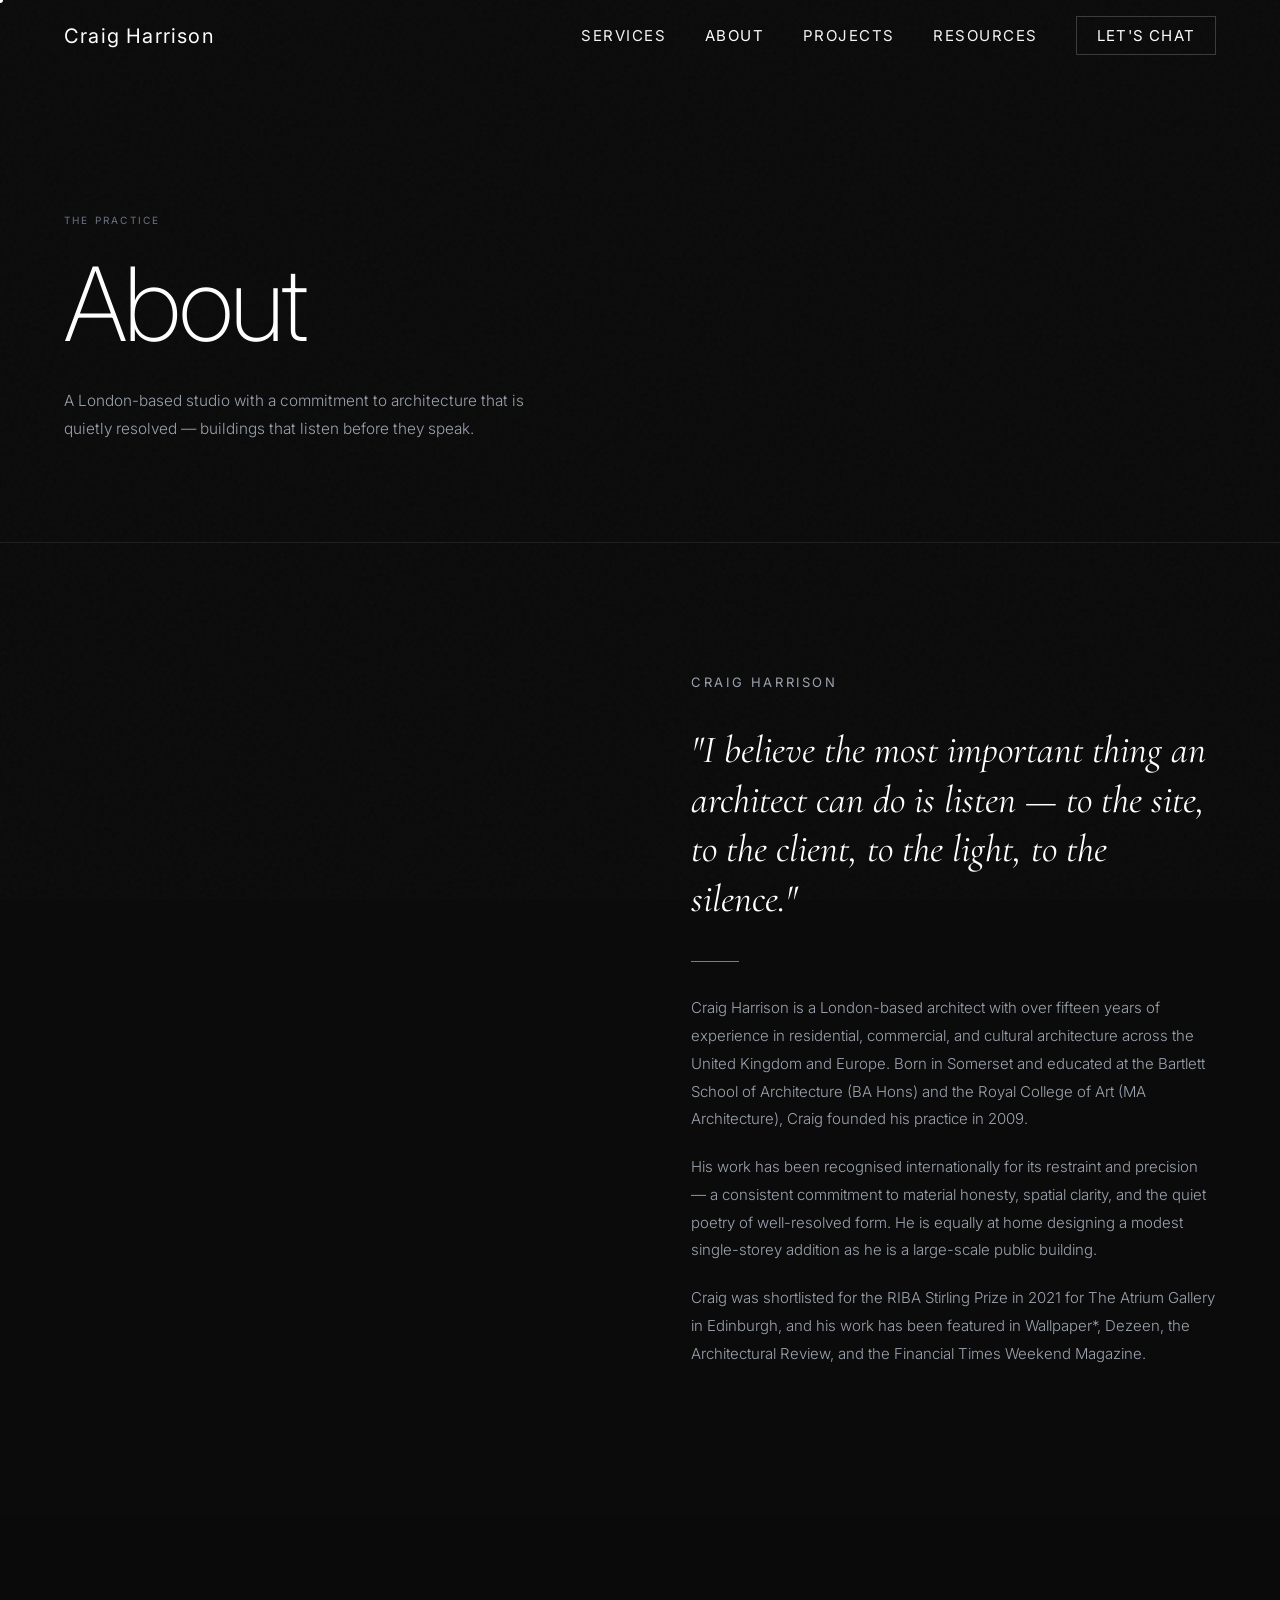
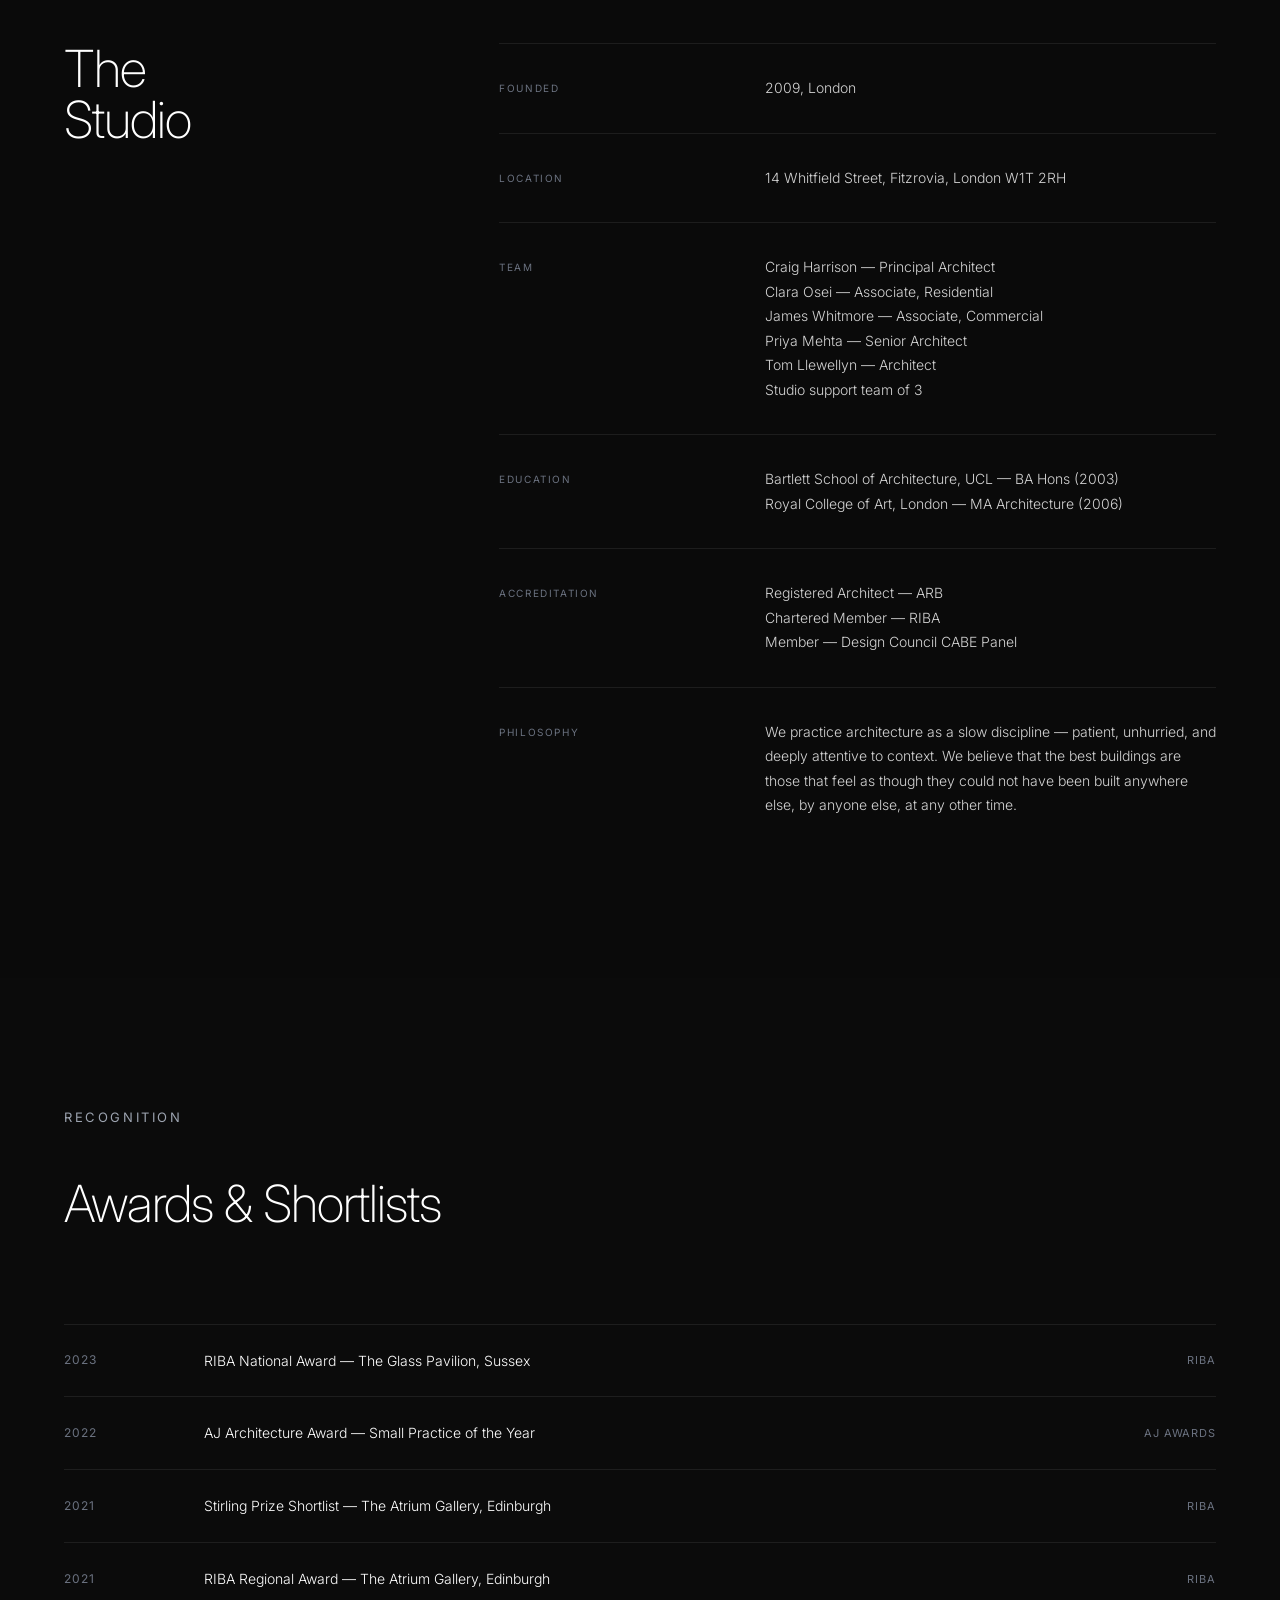
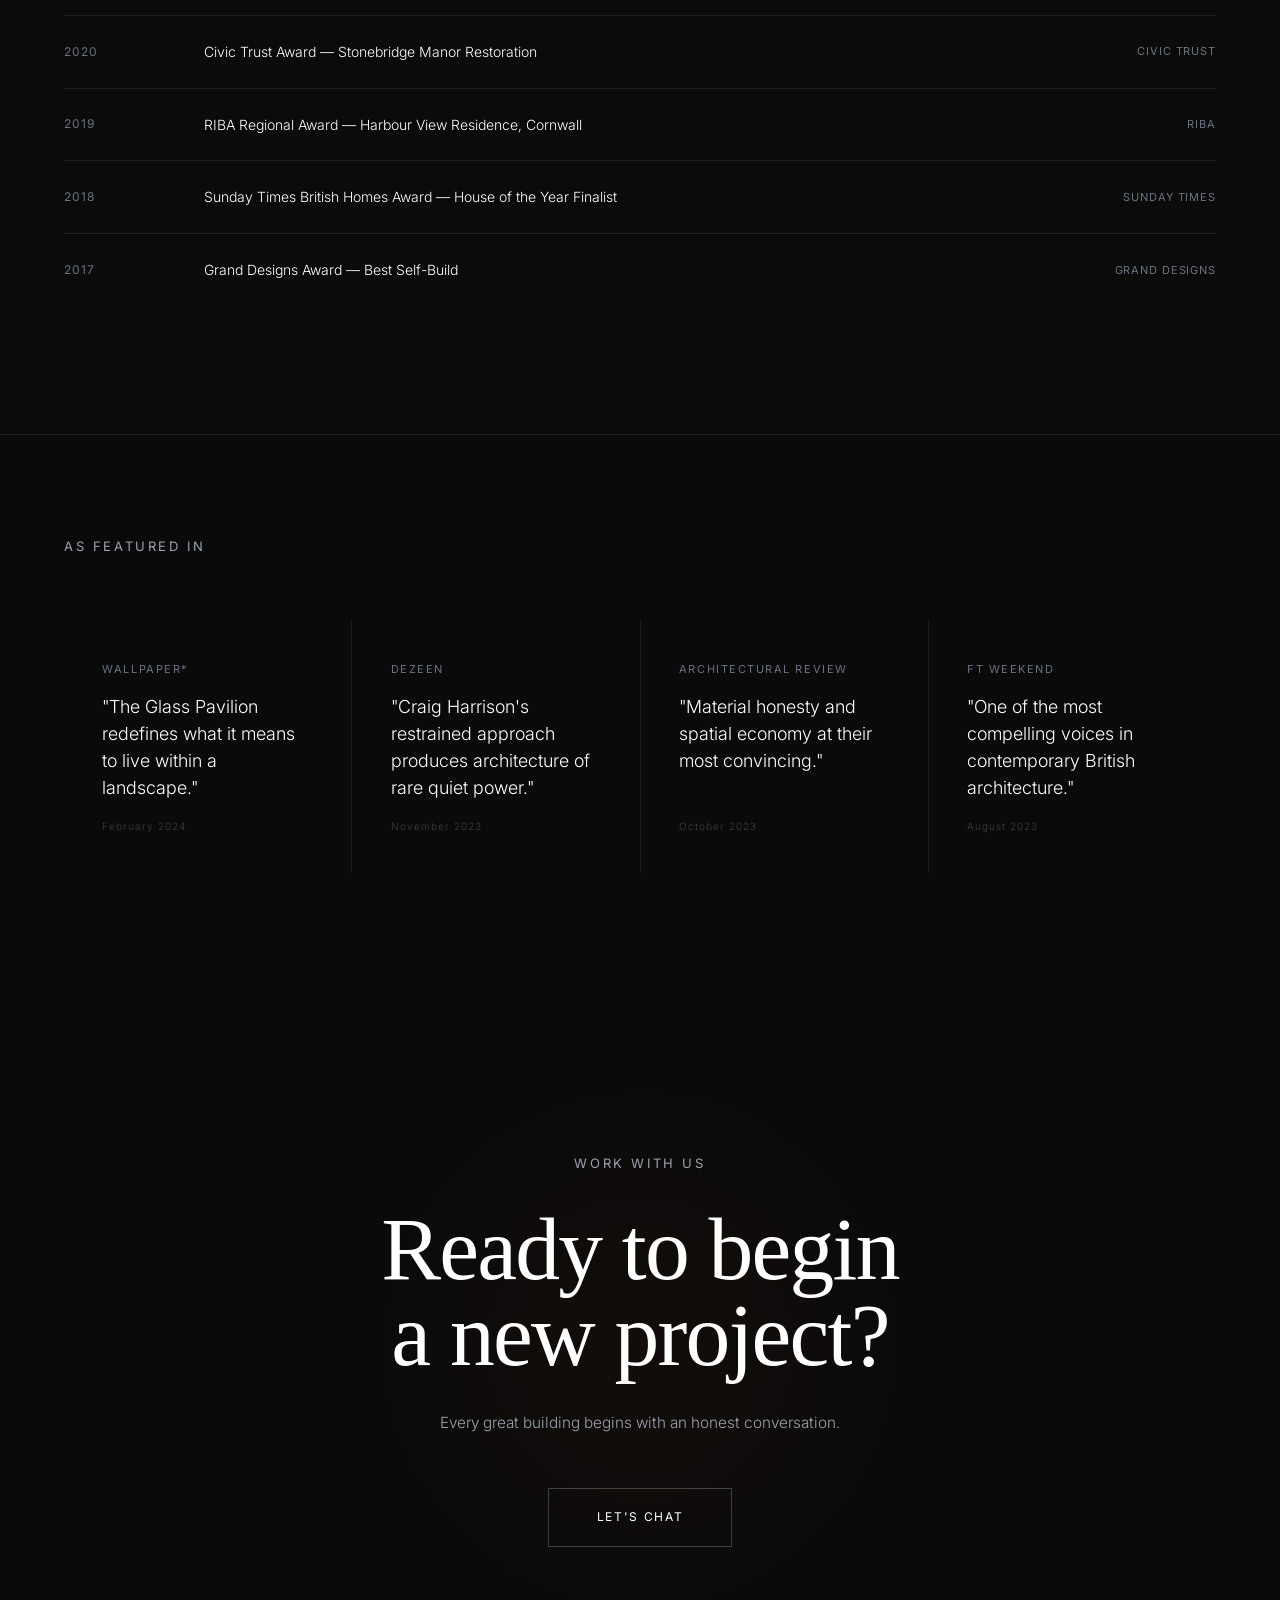
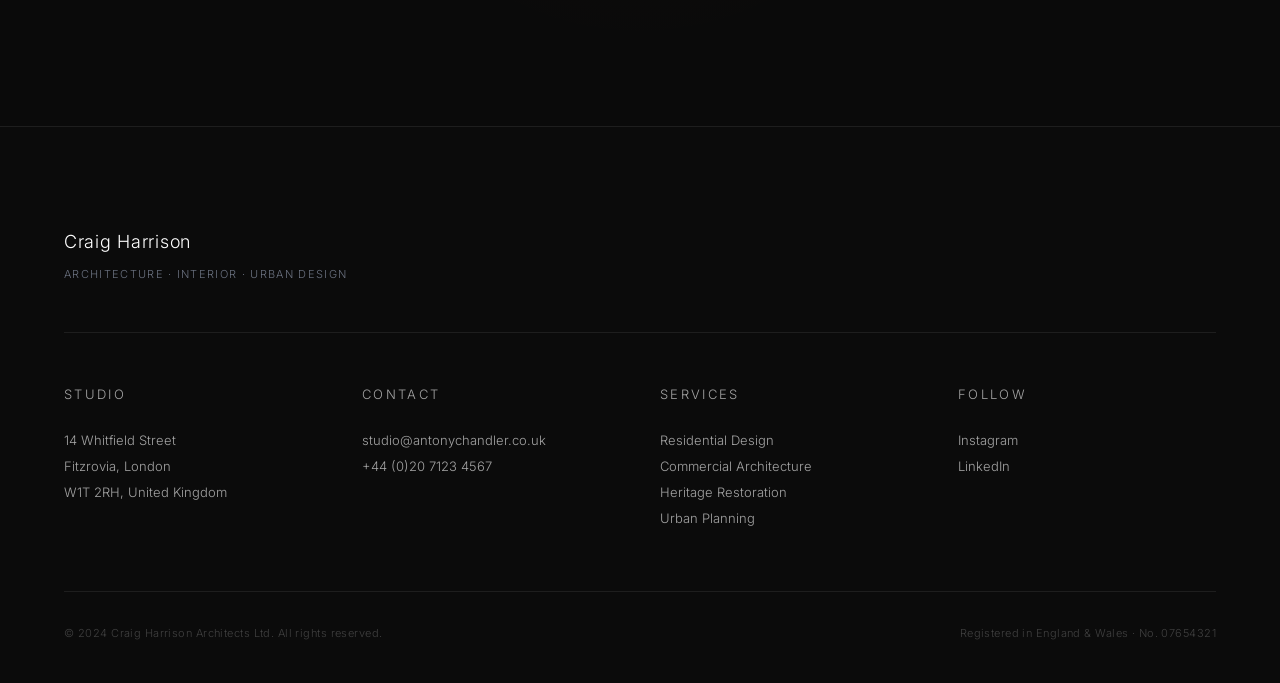
==== about.html @ 97ac3090 "adding the all feature of craig" ====
<!DOCTYPE html>
<html lang="en">
<head>
  <meta charset="UTF-8" />
  <meta name="viewport" content="width=device-width, initial-scale=1.0" />
  <title>About — Craig Harrison Architects</title>
  <meta name="description" content="Craig Harrison is a London-based architect with over fifteen years of experience in residential, commercial, and cultural architecture." />
  <link rel="preconnect" href="https://fonts.googleapis.com" />
  <link rel="preconnect" href="https://fonts.gstatic.com" crossorigin />
  <link href="https://fonts.googleapis.com/css2?family=Cormorant+Garamond:ital,wght@0,300;0,400;1,300;1,400&family=Inter:wght@200;300;400;500&display=swap" rel="stylesheet" />
  <link rel="stylesheet" href="css/style.css" />
</head>
<body>

  <!-- ─── NAV ─────────────────────────────────────────────────── -->
  <nav class="nav" id="nav">
    <div class="nav__logo"><a href="index.html">Craig Harrison</a></div>
    <button class="nav__toggle" id="navToggle" aria-label="Toggle navigation"><span></span><span></span></button>
    <ul class="nav__links" id="navLinks">
      <li><a href="services.html"  class="nav__link">Services</a></li>
      <li><a href="about.html"     class="nav__link" style="color:var(--white)">About</a></li>
      <li><a href="projects.html"  class="nav__link">Projects</a></li>
      <li><a href="resources.html" class="nav__link">Resources</a></li>
      <li><a href="contact.html"   class="nav__link nav__link--cta">Let's Chat</a></li>
    </ul>
  </nav>
  <div class="nav__overlay" id="navOverlay">
    <ul class="nav__overlay-links">
      <li><a href="services.html"  class="overlay-link" data-num="01">Services</a></li>
      <li><a href="about.html"     class="overlay-link" data-num="02">About</a></li>
      <li><a href="projects.html"  class="overlay-link" data-num="03">Projects</a></li>
      <li><a href="resources.html" class="overlay-link" data-num="04">Resources</a></li>
      <li><a href="contact.html"   class="overlay-link" data-num="05">Let's Chat</a></li>
    </ul>
    <div class="nav__overlay-footer">
      <p>studio@antonychandler.co.uk</p>
      <p>+44 (0)20 7123 4567</p>
    </div>
  </div>

  <!-- ─── PAGE BANNER ─────────────────────────────────────────── -->
  <section class="page-banner">
    <div class="container">
      <span class="page-banner__eyebrow reveal">The Practice</span>
      <h1 class="page-banner__title reveal">About</h1>
      <p class="page-banner__sub reveal">
        A London-based studio with a commitment to architecture that is quietly resolved — buildings that listen before they speak.
      </p>
    </div>
  </section>

  <!-- ─── INTRODUCTION ────────────────────────────────────────── -->
  <section class="about-intro">
    <div class="container">
      <div class="about-intro__grid">
        <div class="about-intro__visual reveal">
          <img src="https://images.unsplash.com/photo-1507003211169-0a1dd7228f2d?w=800&q=80" alt="Craig Harrison" loading="lazy" />
        </div>
        <div>
          <p class="label reveal">Craig Harrison</p>
          <blockquote class="about-intro__quote reveal">
            "I believe the most important thing an architect can do is listen — to the site, to the client, to the light, to the silence."
          </blockquote>
          <div class="about-intro__rule reveal"></div>
          <p class="about-intro__body reveal">
            Craig Harrison is a London-based architect with over fifteen years of experience in residential, commercial, and cultural architecture across the United Kingdom and Europe. Born in Somerset and educated at the Bartlett School of Architecture (BA Hons) and the Royal College of Art (MA Architecture), Craig founded his practice in 2009.
          </p>
          <p class="about-intro__body reveal">
            His work has been recognised internationally for its restraint and precision — a consistent commitment to material honesty, spatial clarity, and the quiet poetry of well-resolved form. He is equally at home designing a modest single-storey addition as he is a large-scale public building.
          </p>
          <p class="about-intro__body reveal">
            Craig was shortlisted for the RIBA Stirling Prize in 2021 for The Atrium Gallery in Edinburgh, and his work has been featured in Wallpaper*, Dezeen, the Architectural Review, and the Financial Times Weekend Magazine.
          </p>
        </div>
      </div>
    </div>
  </section>

  <!-- ─── STUDIO FACTS ─────────────────────────────────────────── -->
  <section class="studio-section">
    <div class="container">
      <div class="studio-section__grid">
        <div>
          <h2 class="studio-section__heading reveal">The<br>Studio</h2>
        </div>
        <div class="studio-section__items">
          <div class="studio-item reveal">
            <span class="studio-item__label">Founded</span>
            <span class="studio-item__value">2009, London</span>
          </div>
          <div class="studio-item reveal">
            <span class="studio-item__label">Location</span>
            <span class="studio-item__value">14 Whitfield Street, Fitzrovia, London W1T 2RH</span>
          </div>
          <div class="studio-item reveal">
            <span class="studio-item__label">Team</span>
            <span class="studio-item__value">
              Craig Harrison — Principal Architect<br />
              Clara Osei — Associate, Residential<br />
              James Whitmore — Associate, Commercial<br />
              Priya Mehta — Senior Architect<br />
              Tom Llewellyn — Architect<br />
              Studio support team of 3
            </span>
          </div>
          <div class="studio-item reveal">
            <span class="studio-item__label">Education</span>
            <span class="studio-item__value">
              Bartlett School of Architecture, UCL — BA Hons (2003)<br />
              Royal College of Art, London — MA Architecture (2006)
            </span>
          </div>
          <div class="studio-item reveal">
            <span class="studio-item__label">Accreditation</span>
            <span class="studio-item__value">
              Registered Architect — ARB<br />
              Chartered Member — RIBA<br />
              Member — Design Council CABE Panel
            </span>
          </div>
          <div class="studio-item reveal">
            <span class="studio-item__label">Philosophy</span>
            <span class="studio-item__value">
              We practice architecture as a slow discipline — patient, unhurried, and deeply attentive to context. We believe that the best buildings are those that feel as though they could not have been built anywhere else, by anyone else, at any other time.
            </span>
          </div>
        </div>
      </div>
    </div>
  </section>

  <!-- ─── AWARDS ───────────────────────────────────────────────── -->
  <section class="awards-section">
    <div class="container">
      <div class="awards-section__header">
        <p class="label reveal">Recognition</p>
        <h2 style="font-size:clamp(32px,4vw,52px); font-weight:200; letter-spacing:-0.02em;" class="reveal">Awards &amp; Shortlists</h2>
      </div>
      <div class="awards-list">
        <div class="award-row reveal">
          <span class="award-row__year">2023</span>
          <span class="award-row__title">RIBA National Award — The Glass Pavilion, Sussex</span>
          <span class="award-row__org">RIBA</span>
        </div>
        <div class="award-row reveal">
          <span class="award-row__year">2022</span>
          <span class="award-row__title">AJ Architecture Award — Small Practice of the Year</span>
          <span class="award-row__org">AJ Awards</span>
        </div>
        <div class="award-row reveal">
          <span class="award-row__year">2021</span>
          <span class="award-row__title">Stirling Prize Shortlist — The Atrium Gallery, Edinburgh</span>
          <span class="award-row__org">RIBA</span>
        </div>
        <div class="award-row reveal">
          <span class="award-row__year">2021</span>
          <span class="award-row__title">RIBA Regional Award — The Atrium Gallery, Edinburgh</span>
          <span class="award-row__org">RIBA</span>
        </div>
        <div class="award-row reveal">
          <span class="award-row__year">2020</span>
          <span class="award-row__title">Civic Trust Award — Stonebridge Manor Restoration</span>
          <span class="award-row__org">Civic Trust</span>
        </div>
        <div class="award-row reveal">
          <span class="award-row__year">2019</span>
          <span class="award-row__title">RIBA Regional Award — Harbour View Residence, Cornwall</span>
          <span class="award-row__org">RIBA</span>
        </div>
        <div class="award-row reveal">
          <span class="award-row__year">2018</span>
          <span class="award-row__title">Sunday Times British Homes Award — House of the Year Finalist</span>
          <span class="award-row__org">Sunday Times</span>
        </div>
        <div class="award-row reveal">
          <span class="award-row__year">2017</span>
          <span class="award-row__title">Grand Designs Award — Best Self-Build</span>
          <span class="award-row__org">Grand Designs</span>
        </div>
      </div>
    </div>
  </section>

  <!-- ─── PRESS ────────────────────────────────────────────────── -->
  <section class="press-section">
    <div class="container">
      <p class="label reveal">As Featured In</p>
      <div class="press-grid">
        <div class="press-item reveal">
          <p class="press-item__pub">Wallpaper*</p>
          <p class="press-item__headline">"The Glass Pavilion redefines what it means to live within a landscape."</p>
          <p class="press-item__date">February 2024</p>
        </div>
        <div class="press-item reveal">
          <p class="press-item__pub">Dezeen</p>
          <p class="press-item__headline">"Craig Harrison's restrained approach produces architecture of rare quiet power."</p>
          <p class="press-item__date">November 2023</p>
        </div>
        <div class="press-item reveal">
          <p class="press-item__pub">Architectural Review</p>
          <p class="press-item__headline">"Material honesty and spatial economy at their most convincing."</p>
          <p class="press-item__date">October 2023</p>
        </div>
        <div class="press-item reveal">
          <p class="press-item__pub">FT Weekend</p>
          <p class="press-item__headline">"One of the most compelling voices in contemporary British architecture."</p>
          <p class="press-item__date">August 2023</p>
        </div>
      </div>
    </div>
  </section>

  <!-- ─── CTA ─────────────────────────────────────────────────── -->
  <section class="cta">
    <div class="container">
      <div class="cta__inner">
        <p class="label reveal">Work With Us</p>
        <h2 class="cta__heading reveal">Ready to begin<br>a new project?</h2>
        <p class="cta__sub reveal">Every great building begins with an honest conversation.</p>
        <a href="contact.html" class="cta__btn reveal">Let's Chat</a>
      </div>
    </div>
  </section>

  <!-- ─── FOOTER ───────────────────────────────────────────────── -->
  <footer class="footer">
    <div class="container">
      <div class="footer__top">
        <div class="footer__brand">
          <p class="footer__logo">Craig Harrison</p>
          <p class="footer__tagline">Architecture · Interior · Urban Design</p>
        </div>
      </div>
      <div class="footer__rule"></div>
      <div class="footer__cols">
        <div class="footer__col">
          <p class="footer__col-title">Studio</p>
          <address>14 Whitfield Street<br />Fitzrovia, London<br />W1T 2RH, United Kingdom</address>
        </div>
        <div class="footer__col">
          <p class="footer__col-title">Contact</p>
          <p><a href="mailto:studio@antonychandler.co.uk">studio@antonychandler.co.uk</a></p>
          <p><a href="tel:+442071234567">+44 (0)20 7123 4567</a></p>
        </div>
        <div class="footer__col">
          <p class="footer__col-title">Services</p>
          <p>Residential Design</p>
          <p>Commercial Architecture</p>
          <p>Heritage Restoration</p>
          <p>Urban Planning</p>
        </div>
        <div class="footer__col">
          <p class="footer__col-title">Follow</p>
          <p><a href="#" target="_blank" rel="noopener">Instagram</a></p>
          <p><a href="#" target="_blank" rel="noopener">LinkedIn</a></p>
        </div>
      </div>
      <div class="footer__bottom">
        <p>&copy; 2024 Craig Harrison Architects Ltd. All rights reserved.</p>
        <p>Registered in England &amp; Wales · No. 07654321</p>
      </div>
    </div>
  </footer>

  <div class="cursor" id="cursor"></div>
  <div class="cursor-ring" id="cursorRing"></div>
  <script src="js/main.js"></script>
</body>
</html>
---- css/style.css ----
/* ══════════════════════════════════════════════════════════════
   ANTONY CHANDLER ARCHITECTS
   Portfolio Stylesheet — v1.0
   Design System: Scandinavian Minimalism + Swiss Typography
   ══════════════════════════════════════════════════════════════ */

/* ─── DESIGN TOKENS ─────────────────────────────────────────── */
:root {
  /* Colour palette */
  --bg:           #0b0b0b;
  --bg-alt:       #0a0a0a;
  --bg-surface:   #111111;
  --white:        #ffffff;
  --grey-100:     #f5f5f5;
  --grey-300:     #d4d4d4;
  --grey-400:     #a3a3a3;
  --grey-500:     #9ca3af;
  --grey-600:     #6b7280;
  --grey-700:     #404040;
  --grey-800:     #262626;
  --accent:       #ec5b13;   /* burnt orange — rule lines only */

  /* Typography */
  --font-sans:    'Inter', -apple-system, BlinkMacSystemFont, 'Helvetica Neue', sans-serif;
  --font-serif:   'Cormorant Garamond', 'Georgia', serif;

  /* Spacing rhythm */
  --section-gap:  clamp(100px, 14vw, 200px);
  --container-pad: clamp(20px, 5vw, 80px);

  /* Layout */
  --nav-h:        72px;
  --max-w:        1440px;

  /* Easing */
  --ease-out:     cubic-bezier(0.16, 1, 0.3, 1);
  --ease-io:      cubic-bezier(0.65, 0, 0.35, 1);

  /* Borders */
  --line:         rgba(255,255,255,0.08);
  --line-hover:   rgba(255,255,255,0.20);
}

/* ─── RESET ─────────────────────────────────────────────────── */
*, *::before, *::after {
  margin: 0;
  padding: 0;
  box-sizing: border-box;
}

html {
  scroll-behavior: smooth;
  -webkit-font-smoothing: antialiased;
  -moz-osx-font-smoothing: grayscale;
}

body {
  background-color: var(--bg);
  color: var(--white);
  font-family: var(--font-sans);
  font-weight: 300;
  font-size: 16px;
  line-height: 1.7;
  overflow-x: hidden;
  cursor: none;
}

img {
  display: block;
  width: 100%;
  height: 100%;
  object-fit: cover;
}

a {
  color: inherit;
  text-decoration: none;
}

address {
  font-style: normal;
}

/* ─── UTILITY ────────────────────────────────────────────────── */
.container {
  width: 100%;
  max-width: var(--max-w);
  margin: 0 auto;
  padding: 0 var(--container-pad);
}

.label {
  font-family: var(--font-sans);
  font-size: 13px;
  font-weight: 400;
  letter-spacing: 0.20em;
  text-transform: uppercase;
  color: var(--grey-500);
  display: block;
  margin-bottom: 32px;
}

.text-link {
  font-size: 13px;
  font-weight: 400;
  letter-spacing: 0.08em;
  color: var(--grey-400);
  display: inline-flex;
  align-items: center;
  gap: 8px;
  border-bottom: 1px solid var(--line);
  padding-bottom: 4px;
  transition: color 0.3s var(--ease-out), border-color 0.3s var(--ease-out);
}
.text-link:hover {
  color: var(--white);
  border-color: var(--grey-600);
}

/* ─── SCROLL REVEAL ──────────────────────────────────────────── */
.reveal {
  opacity: 0;
  transform: translateY(28px);
  transition: opacity 0.9s var(--ease-out), transform 0.9s var(--ease-out);
}
.reveal.visible {
  opacity: 1;
  transform: translateY(0);
}

/* ─── CUSTOM CURSOR ──────────────────────────────────────────── */
.cursor {
  position: fixed;
  top: 0; left: 0;
  width: 6px;
  height: 6px;
  border-radius: 50%;
  background: var(--white);
  pointer-events: none;
  z-index: 9999;
  transform: translate(-50%, -50%);
  transition: transform 0.1s linear, opacity 0.3s;
  will-change: transform;
}

.cursor-ring {
  position: fixed;
  top: 0; left: 0;
  width: 36px;
  height: 36px;
  border-radius: 50%;
  border: 1px solid rgba(255,255,255,0.4);
  pointer-events: none;
  z-index: 9998;
  transform: translate(-50%, -50%);
  transition: transform 0.18s var(--ease-out), width 0.3s var(--ease-out), height 0.3s var(--ease-out), opacity 0.3s;
  will-change: transform;
}

body:has(a:hover) .cursor-ring,
body:has(button:hover) .cursor-ring {
  width: 56px;
  height: 56px;
  border-color: rgba(255,255,255,0.2);
}

/* ─── NOISE TEXTURE OVERLAY ──────────────────────────────────── */
body::after {
  content: '';
  position: fixed;
  inset: 0;
  background-image: url("data:image/svg+xml,%3Csvg viewBox='0 0 256 256' xmlns='http://www.w3.org/2000/svg'%3E%3Cfilter id='noise'%3E%3CfeTurbulence type='fractalNoise' baseFrequency='0.9' numOctaves='4' stitchTiles='stitch'/%3E%3C/filter%3E%3Crect width='100%25' height='100%25' filter='url(%23noise)'/%3E%3C/svg%3E");
  opacity: 0.025;
  pointer-events: none;
  z-index: 9997;
}

/* ══════════════════════════════════════════════════════════════
   NAVIGATION
   ══════════════════════════════════════════════════════════════ */
.nav {
  position: fixed;
  top: 0; left: 0; right: 0;
  z-index: 1000;
  height: var(--nav-h);
  display: flex;
  align-items: center;
  justify-content: space-between;
  padding: 0 clamp(48px, 5vw, 96px);
  transform: translateY(0);
  transition: transform 0.45s cubic-bezier(0.16, 1, 0.3, 1);
}

.nav.nav--hidden {
  transform: translateY(-100%);
}

/* Shutter wipe — pseudo-element sweeps in from left on scroll */
.nav::before {
  content: '';
  position: absolute;
  inset: 0;
  background: rgba(11,11,11,0.92);
  backdrop-filter: blur(20px);
  -webkit-backdrop-filter: blur(20px);
  border-bottom: 1px solid var(--line);
  clip-path: inset(0 0 100% 0);
  transition: clip-path 0.65s cubic-bezier(0.16, 1, 0.3, 1);
  z-index: -1;
}

.nav.scrolled::before {
  clip-path: inset(0 0 0% 0);
}

.nav__logo a {
  font-family: var(--font-sans);
  font-size: 20px;
  font-weight: 400;
  letter-spacing: 0.06em;
  color: var(--white);
}

.nav__links {
  display: flex;
  align-items: center;
  gap: clamp(24px, 3vw, 48px);
  list-style: none;
}

.nav__link {
  font-size: 15px;
  font-weight: 400;
  letter-spacing: 0.10em;
  text-transform: uppercase;
  color: var(--grey-100);
  transition: color 0.25s;
}
.nav__link:hover {
  color: var(--white);
}

.nav__link--cta {
  color: var(--white);
  border: 1px solid var(--line-hover);
  padding: 9px 20px;
  letter-spacing: 0.08em;
  transition: background 0.3s, border-color 0.3s, color 0.3s;
}
.nav__link--cta:hover {
  background: var(--white);
  color: var(--bg);
  border-color: var(--white);
}

/* Hamburger */
.nav__toggle {
  display: none;
  flex-direction: column;
  gap: 6px;
  background: none;
  border: none;
  cursor: none;
  padding: 8px;
  z-index: 1100;
}
.nav__toggle span {
  display: block;
  width: 28px;
  height: 1px;
  background: var(--white);
  transition: transform 0.4s var(--ease-out), opacity 0.3s;
  transform-origin: center;
}
.nav__toggle.open span:first-child { transform: rotate(45deg) translate(5px,5px); }
.nav__toggle.open span:last-child  { transform: rotate(-45deg) translate(5px,-5px); }

/* Mobile overlay */
.nav__overlay {
  position: fixed;
  inset: 0;
  background: var(--bg-alt);
  z-index: 999;
  display: flex;
  flex-direction: column;
  justify-content: center;
  padding: clamp(40px, 8vw, 80px);
  opacity: 0;
  pointer-events: none;
  transition: opacity 0.4s var(--ease-out);
}
.nav__overlay.open {
  opacity: 1;
  pointer-events: all;
}

.nav__overlay-links {
  list-style: none;
  margin-bottom: 60px;
}
.nav__overlay-links li {
  border-top: 1px solid var(--line);
  padding: 20px 0;
}
.nav__overlay-links li:last-child {
  border-bottom: 1px solid var(--line);
}

.overlay-link {
  font-size: clamp(32px, 6vw, 56px);
  font-weight: 300;
  letter-spacing: -0.01em;
  color: var(--white);
  display: flex;
  align-items: center;
  gap: 20px;
  transition: color 0.25s;
}
.overlay-link::before {
  content: attr(data-num);
  font-size: 11px;
  letter-spacing: 0.12em;
  color: var(--grey-600);
  font-weight: 400;
}
.overlay-link:hover { color: var(--grey-400); }

.nav__overlay-footer {
  font-size: 12px;
  color: var(--grey-600);
  letter-spacing: 0.04em;
  display: flex;
  flex-direction: column;
  gap: 6px;
}

/* ══════════════════════════════════════════════════════════════
   SECTION 1 — HERO
   ══════════════════════════════════════════════════════════════ */
.hero {
  position: relative;
  width: 100%;
  height: 100svh;
  min-height: 600px;
  display: flex;
  align-items: center;
  justify-content: center;
  overflow: hidden;
}

.hero__bg {
  position: absolute;
  inset: 0;
  z-index: 0;
}

@keyframes heroZoom {
  0%   { transform: scale(1);    }
  50%  { transform: scale(1.07); }
  100% { transform: scale(1);    }
}

.hero__image {
  width: 100%;
  height: 100%;
  object-fit: cover;
  object-position: center;
  will-change: transform;
  filter: grayscale(100%);
  transition: filter 1.2s ease;
}

.hero:hover .hero__image {
  filter: grayscale(0%);
}

.hero__overlay {
  position: absolute;
  inset: 0;
  background: linear-gradient(
    180deg,
    rgba(11,11,11,0.55) 0%,
    rgba(11,11,11,0.30) 40%,
    rgba(11,11,11,0.60) 100%
  );
}

.hero__content {
  position: relative;
  z-index: 2;
  text-align: center;
  display: flex;
  flex-direction: column;
  align-items: center;
  gap: 20px;
}

.hero__eyebrow {
  font-size: 10px;
  font-weight: 400;
  letter-spacing: 0.25em;
  text-transform: uppercase;
  color: rgba(255,255,255,0.55);
  transition-delay: 0.1s;
}

.hero__title {
  font-family: var(--font-sans);
  font-size: clamp(72px, 12vw, 160px);
  font-weight: 200;
  line-height: 0.92;
  letter-spacing: -0.02em;
  color: var(--white);
  display: flex;
  flex-direction: column;
  align-items: center;
  gap: 0;
}
.hero__title span {
  display: block;
}
.hero__title span:nth-child(1) { transition-delay: 0.2s; }
.hero__title span:nth-child(2) { transition-delay: 0.35s; }

.hero__subtitle {
  font-size: clamp(11px, 1.2vw, 13px);
  font-weight: 300;
  letter-spacing: 0.18em;
  text-transform: uppercase;
  color: rgba(255,255,255,0.50);
  transition-delay: 0.55s;
}

/* Scroll indicator */
.hero__scroll {
  position: absolute;
  bottom: 40px;
  left: 50%;
  transform: translateX(-50%);
  z-index: 2;
  display: flex;
  flex-direction: column;
  align-items: center;
  gap: 12px;
}

.scroll-label {
  font-size: 9px;
  font-weight: 400;
  letter-spacing: 0.25em;
  text-transform: uppercase;
  color: rgba(255,255,255,0.35);
}

@keyframes scrollDrop {
  0%   { transform: scaleY(0); transform-origin: top; opacity: 0; }
  40%  { transform: scaleY(1); transform-origin: top; opacity: 1; }
  60%  { transform: scaleY(1); transform-origin: bottom; opacity: 1; }
  100% { transform: scaleY(0); transform-origin: bottom; opacity: 0; }
}

.scroll-line {
  width: 1px;
  height: 48px;
  background: rgba(255,255,255,0.3);
  animation: scrollDrop 2.2s ease-in-out infinite;
}

/* ══════════════════════════════════════════════════════════════
   SECTION 2 — PHILOSOPHY
   ══════════════════════════════════════════════════════════════ */
.philosophy {
  background: var(--bg-alt);
  padding: var(--section-gap) 0;
}

.philosophy__grid {
  display: grid;
  grid-template-columns: 1fr 1fr;
  gap: clamp(40px, 6vw, 100px);
  align-items: start;
}

/* Left column */
.philosophy__heading {
  font-family: var(--font-serif);
  font-size: clamp(32px, 3.6vw, 54px);
  font-weight: 400;
  line-height: 1.25;
  letter-spacing: -0.01em;
  color: var(--white);
  font-style: italic;
  margin-bottom: 36px;
}

.philosophy__rule {
  width: 60px;
  height: 1px;
  background: var(--accent);
  margin-bottom: 32px;
  transition-delay: 0.15s;
}

.philosophy__cta {
  display: inline-flex;
  align-items: center;
  gap: 10px;
  font-size: 12px;
  font-weight: 400;
  letter-spacing: 0.10em;
  text-transform: uppercase;
  color: var(--grey-500);
  transition: color 0.3s;
}
.philosophy__cta:hover { color: var(--white); }
.philosophy__cta svg { transition: transform 0.3s var(--ease-out); }
.philosophy__cta:hover svg { transform: translateX(4px); }

/* Right column */
.philosophy__body {
  font-size: clamp(14px, 1.2vw, 16px);
  font-weight: 300;
  line-height: 1.85;
  color: var(--grey-500);
  margin-bottom: 60px;
  max-width: 460px;
}

/* Staggered photos */
.philosophy__stagger {
  position: relative;
  height: clamp(340px, 45vw, 580px);
}

.philosophy__img {
  position: absolute;
  overflow: hidden;
}
.philosophy__img img {
  filter: grayscale(100%);
  transition: filter 0.6s var(--ease-out), transform 0.6s var(--ease-out);
}
.philosophy__img:hover img {
  filter: grayscale(40%);
  transform: scale(1.03);
}

.philosophy__img--a {
  top: 0;
  right: 0;
  width: 72%;
  height: 65%;
  transition-delay: 0.1s;
}
.philosophy__img--b {
  bottom: 0;
  left: 0;
  width: 60%;
  height: 55%;
  transition-delay: 0.25s;
}

/* ══════════════════════════════════════════════════════════════
   SECTION 3 — SELECTED WORKS
   ══════════════════════════════════════════════════════════════ */
.works {
  padding: var(--section-gap) 0;
}

.works__header {
  display: flex;
  align-items: baseline;
  justify-content: space-between;
  flex-wrap: wrap;
  gap: 24px;
  margin-bottom: clamp(48px, 6vw, 80px);
}

.works__title {
  font-family: var(--font-sans);
  font-size: clamp(11px, 1vw, 13px);
  font-weight: 400;
  letter-spacing: 0.18em;
  text-transform: uppercase;
  color: var(--grey-500);
}

.works__filters {
  display: flex;
  gap: 0;
  align-items: center;
}

.filter-btn {
  background: none;
  border: none;
  font-family: var(--font-sans);
  font-size: 11px;
  font-weight: 400;
  letter-spacing: 0.10em;
  text-transform: uppercase;
  color: var(--grey-600);
  cursor: none;
  padding: 8px 20px;
  position: relative;
  transition: color 0.25s;
}
.filter-btn::after {
  content: '';
  position: absolute;
  bottom: 0; left: 20px; right: 20px;
  height: 1px;
  background: var(--white);
  transform: scaleX(0);
  transition: transform 0.3s var(--ease-out);
}
.filter-btn:hover,
.filter-btn.active { color: var(--white); }
.filter-btn.active::after { transform: scaleX(1); }

/* Project grid */
.works__grid {
  display: grid;
  grid-template-columns: repeat(3, 1fr);
  gap: clamp(16px, 2vw, 28px);
}

.project-card {
  transition-delay: calc(var(--i, 0) * 0.08s);
}
.project-card.hidden {
  display: none;
}

.project-card__link {
  display: block;
}

.project-card__img-wrap {
  aspect-ratio: 3 / 4;
  overflow: hidden;
  margin-bottom: 16px;
}
.project-card__img-wrap img {
  transition: transform 0.7s var(--ease-out), filter 0.5s;
  filter: brightness(0.85);
}
.project-card__link:hover .project-card__img-wrap img {
  transform: scale(1.05);
  filter: brightness(1);
}

.project-card__info {
  display: flex;
  align-items: center;
  justify-content: space-between;
  padding: 14px 0;
  border-top: 1px solid var(--line);
  gap: 12px;
  transition: border-color 0.3s;
}
.project-card__link:hover .project-card__info {
  border-color: var(--line-hover);
}

.project-card__index {
  font-size: 10px;
  font-weight: 400;
  letter-spacing: 0.12em;
  color: var(--grey-700);
  flex-shrink: 0;
}

.project-card__name {
  font-size: clamp(12px, 1.1vw, 15px);
  font-weight: 400;
  letter-spacing: 0.04em;
  color: var(--white);
  text-transform: uppercase;
  margin-bottom: 4px;
}

.project-card__meta {
  font-size: 11px;
  font-weight: 300;
  letter-spacing: 0.04em;
  color: var(--grey-600);
}

.project-card__arrow {
  font-size: 14px;
  color: var(--grey-700);
  transition: transform 0.3s var(--ease-out), color 0.3s;
  flex-shrink: 0;
}
.project-card__link:hover .project-card__arrow {
  transform: translate(4px, -4px);
  color: var(--white);
}

.works__footer {
  text-align: center;
  margin-top: clamp(48px, 6vw, 80px);
}

/* ══════════════════════════════════════════════════════════════
   SECTION 4 — FEATURED PROJECT
   ══════════════════════════════════════════════════════════════ */
.featured {
  position: relative;
  height: 100svh;
  min-height: 560px;
  overflow: hidden;
  display: flex;
  align-items: flex-end;
}

.featured__visual {
  position: absolute;
  inset: 0;
  z-index: 0;
}
.featured__visual img {
  transition: transform 0.9s var(--ease-out);
}
.featured:hover .featured__visual img {
  transform: scale(1.02);
}

.featured__overlay {
  position: absolute;
  inset: 0;
  background: linear-gradient(
    to top,
    rgba(10,10,10,0.90) 0%,
    rgba(10,10,10,0.45) 40%,
    rgba(10,10,10,0.10) 100%
  );
}

.featured__content {
  position: relative;
  z-index: 2;
  width: 100%;
  padding-bottom: clamp(48px, 6vw, 80px);
}

.featured__block {
  max-width: 600px;
}

.featured__label {
  font-size: 10px;
  font-weight: 400;
  letter-spacing: 0.20em;
  text-transform: uppercase;
  color: rgba(255,255,255,0.45);
  margin-bottom: 20px;
  display: block;
}

.featured__title {
  font-family: var(--font-sans);
  font-size: clamp(48px, 7vw, 96px);
  font-weight: 200;
  line-height: 0.95;
  letter-spacing: -0.02em;
  margin-bottom: 28px;
}

.featured__body {
  font-size: clamp(14px, 1.1vw, 15px);
  font-weight: 300;
  line-height: 1.8;
  color: var(--grey-400);
  max-width: 440px;
  margin-bottom: 36px;
}

.featured__link {
  display: inline-flex;
  align-items: center;
  gap: 12px;
  font-size: 12px;
  font-weight: 400;
  letter-spacing: 0.12em;
  text-transform: uppercase;
  color: var(--white);
  border-bottom: 1px solid rgba(255,255,255,0.3);
  padding-bottom: 6px;
  transition: gap 0.3s var(--ease-out), border-color 0.3s;
}
.featured__link:hover {
  gap: 20px;
  border-color: var(--white);
}
.featured__link svg {
  flex-shrink: 0;
}

/* ══════════════════════════════════════════════════════════════
   SECTION 5 — THE ARCHITECT
   ══════════════════════════════════════════════════════════════ */
.architect {
  padding: var(--section-gap) 0;
}

.architect__text-box {
  border: 1px solid rgba(255,255,255,0.12);
  background: #0a0a0a;
  padding: 56px 60px 72px 60px;
  box-sizing: border-box;
}

.architect__grid {
  display: grid;
  grid-template-columns: 1fr 1.1fr;
  gap: clamp(48px, 8vw, 120px);
  align-items: stretch;
}

.architect__portrait-wrap {
  aspect-ratio: 3 / 4;
  overflow: hidden;
  position: relative;
}
.architect__portrait-wrap img {
  filter: none;
}

.architect__caption {
  font-size: 10px;
  font-weight: 400;
  letter-spacing: 0.12em;
  text-transform: uppercase;
  color: var(--grey-600);
  margin-top: 16px;
  transition-delay: 0.1s;
}

/* Text column */
.architect__name {
  font-family: 'Playfair Display', serif;
  font-size: clamp(48px, 6vw, 80px);
  font-weight: 400;
  font-style: normal;
  line-height: 0.95;
  letter-spacing: -0.02em;
  margin-bottom: 48px;
  transition-delay: 0.1s;
}

.architect__bio {
  font-size: clamp(14px, 1.1vw, 16px);
  font-weight: 300;
  line-height: 1.85;
  color: var(--grey-500);
  margin-bottom: 24px;
  max-width: 480px;
  transition-delay: 0.15s;
}

.architect__stats {
  display: grid;
  grid-template-columns: repeat(3, 1fr);
  gap: 24px;
  margin-top: 56px;
  padding-top: 40px;
  border-top: 1px solid var(--line);
  transition-delay: 0.25s;
}

.stat__n {
  display: block;
  font-size: clamp(32px, 4vw, 52px);
  font-weight: 200;
  letter-spacing: -0.02em;
  color: var(--white);
  margin-bottom: 6px;
  line-height: 1;
}
.stat__l {
  display: block;
  font-size: 10px;
  font-weight: 400;
  letter-spacing: 0.12em;
  text-transform: uppercase;
  color: var(--grey-600);
}

/* ══════════════════════════════════════════════════════════════
   SECTION 6 — CTA / INVITATION
   ══════════════════════════════════════════════════════════════ */
.cta {
  padding: var(--section-gap) 0;
  background: var(--bg-alt);
  text-align: center;
  position: relative;
  overflow: hidden;
}

.cta::before {
  content: '';
  position: absolute;
  top: 50%;
  left: 50%;
  transform: translate(-50%, -50%);
  width: 600px;
  height: 600px;
  background: radial-gradient(circle, rgba(236,91,19,0.04) 0%, transparent 70%);
  pointer-events: none;
}

.cta__inner {
  display: flex;
  flex-direction: column;
  align-items: center;
  gap: 0;
}

.cta__heading {
  font-family: 'Playfair Display', serif;
  font-size: clamp(48px, 7vw, 100px);
  font-weight: 400;
  font-style: normal;
  line-height: 0.95;
  letter-spacing: -0.02em;
  margin-bottom: 32px;
  transition-delay: 0.1s;
}

.cta__sub {
  font-size: clamp(14px, 1.2vw, 16px);
  font-weight: 300;
  line-height: 1.8;
  color: var(--grey-500);
  max-width: 420px;
  margin-bottom: 52px;
  transition-delay: 0.2s;
}

.cta__btn {
  display: inline-block;
  font-size: 12px;
  font-weight: 400;
  letter-spacing: 0.14em;
  text-transform: uppercase;
  color: var(--white);
  border: 1px solid var(--grey-700);
  padding: 18px 48px;
  transition: background 0.35s var(--ease-out), border-color 0.35s, color 0.35s;
  transition-delay: 0.3s;
}
.cta__btn:hover {
  background: var(--white);
  color: var(--bg);
  border-color: var(--white);
}

/* ══════════════════════════════════════════════════════════════
   SECTION 7 — FOOTER
   ══════════════════════════════════════════════════════════════ */
.footer {
  padding: clamp(60px, 8vw, 100px) 0 40px;
  border-top: 1px solid var(--line);
}

.footer__top {
  margin-bottom: 48px;
}

.footer__logo {
  font-size: 18px;
  font-weight: 300;
  letter-spacing: 0.04em;
  margin-bottom: 8px;
}

.footer__tagline {
  font-size: 11px;
  font-weight: 300;
  letter-spacing: 0.12em;
  text-transform: uppercase;
  color: var(--grey-600);
}

.footer__rule {
  height: 1px;
  background: var(--line);
  margin-bottom: 48px;
}

.footer__cols {
  display: grid;
  grid-template-columns: repeat(4, 1fr);
  gap: 40px;
  margin-bottom: 60px;
}

.footer__col-title {
  font-size: 40px;
  font-weight: 400;
  letter-spacing: 0.18em;
  text-transform: uppercase;
  color: var(--grey-600);
  margin-bottom: 20px;
}

.footer__col p,
.footer__col address {
  font-size: 13px;
  font-weight: 300;
  line-height: 2;
  color: var(--grey-400);
}

.footer__col a {
  color: var(--grey-400);
  transition: color 0.25s;
}
.footer__col a:hover { color: var(--white); }

.footer__bottom {
  display: flex;
  justify-content: space-between;
  align-items: center;
  padding-top: 32px;
  border-top: 1px solid var(--line);
  font-size: 11px;
  font-weight: 300;
  color: var(--grey-700);
  letter-spacing: 0.04em;
  flex-wrap: wrap;
  gap: 12px;
}

/* ══════════════════════════════════════════════════════════════
   PROJECT DETAIL PAGE
   ══════════════════════════════════════════════════════════════ */
.project-hero {
  position: relative;
  height: 92svh;
  min-height: 560px;
  overflow: hidden;
}
.project-hero img {
  width: 100%;
  height: 100%;
  object-fit: cover;
}
.project-hero__overlay {
  position: absolute;
  inset: 0;
  background: linear-gradient(180deg, rgba(11,11,11,0.30) 0%, transparent 50%, rgba(11,11,11,0.55) 100%);
}

.project-meta {
  padding: clamp(60px, 8vw, 100px) 0;
  border-bottom: 1px solid var(--line);
}
.project-meta__grid {
  display: grid;
  grid-template-columns: 1.2fr 1fr;
  gap: clamp(48px, 8vw, 120px);
  align-items: start;
}
.project-meta__title {
  font-size: clamp(48px, 6vw, 80px);
  font-weight: 200;
  line-height: 0.95;
  letter-spacing: -0.02em;
  margin-bottom: 32px;
}
.project-meta__description {
  font-size: clamp(14px, 1.1vw, 16px);
  font-weight: 300;
  line-height: 1.85;
  color: var(--grey-500);
  max-width: 480px;
}
.project-meta__specs {
  display: grid;
  gap: 28px;
}
.spec {
  padding-bottom: 20px;
  border-bottom: 1px solid var(--line);
}
.spec__label {
  font-size: 10px;
  letter-spacing: 0.18em;
  text-transform: uppercase;
  color: var(--grey-600);
  margin-bottom: 6px;
}
.spec__value {
  font-size: 14px;
  font-weight: 300;
  color: var(--white);
}

.project-gallery {
  padding: clamp(60px, 8vw, 100px) 0;
}
.project-gallery__grid {
  display: grid;
  grid-template-columns: repeat(2, 1fr);
  gap: clamp(12px, 2vw, 24px);
}
.project-gallery__item {
  overflow: hidden;
}
.project-gallery__item--wide {
  grid-column: span 2;
}
.project-gallery__item img {
  aspect-ratio: 4/3;
  object-fit: cover;
  transition: transform 0.7s var(--ease-out);
  filter: brightness(0.9);
}
.project-gallery__item:hover img {
  transform: scale(1.03);
  filter: brightness(1);
}
.project-gallery__item--wide img {
  aspect-ratio: 21/9;
}

.project-nav {
  display: flex;
  justify-content: space-between;
  align-items: center;
  padding: 40px 0;
  border-top: 1px solid var(--line);
  margin-top: 40px;
}
.project-nav__link {
  font-size: 12px;
  font-weight: 400;
  letter-spacing: 0.10em;
  text-transform: uppercase;
  color: var(--grey-500);
  display: flex;
  align-items: center;
  gap: 10px;
  transition: color 0.25s;
}
.project-nav__link:hover { color: var(--white); }

/* ══════════════════════════════════════════════════════════════
   RESPONSIVE — TABLET & MOBILE
   ══════════════════════════════════════════════════════════════ */
@media (max-width: 1024px) {
  .philosophy__grid {
    grid-template-columns: 1fr;
    gap: 56px;
  }
  .philosophy__stagger {
    height: 300px;
  }
  .works__grid {
    grid-template-columns: repeat(2, 1fr);
  }
  .architect__grid {
    grid-template-columns: 1fr;
    max-width: 640px;
  }
  .footer__cols {
    grid-template-columns: repeat(2, 1fr);
  }
  .project-meta__grid {
    grid-template-columns: 1fr;
  }
}

@media (max-width: 768px) {
  :root {
    --section-gap: clamp(80px, 16vw, 120px);
  }

  /* Nav */
  .nav__links { display: none !important; }
  .nav__toggle { display: flex !important; }

  /* Hero */
  .hero__title {
    font-size: clamp(56px, 16vw, 80px);
  }

  /* Works */
  .works__header {
    flex-direction: column;
    align-items: flex-start;
  }
  .works__filters {
    flex-wrap: wrap;
    gap: 4px;
  }
  .filter-btn {
    padding: 6px 14px;
  }
  .works__grid {
    grid-template-columns: 1fr;
  }

  /* Featured */
  .featured__title {
    font-size: clamp(40px, 12vw, 56px);
  }

  /* Footer */
  .footer__cols {
    grid-template-columns: 1fr 1fr;
  }
  .footer__bottom {
    flex-direction: column;
    text-align: center;
  }

  /* Cursor — hide on touch */
  .cursor, .cursor-ring { display: none; }
  body { cursor: auto; }

  /* Project gallery */
  .project-gallery__grid {
    grid-template-columns: 1fr;
  }
  .project-gallery__item--wide {
    grid-column: span 1;
  }
  .project-gallery__item--wide img {
    aspect-ratio: 4/3;
  }
  .architect__stats {
    grid-template-columns: repeat(3, 1fr);
  }
}

@media (max-width: 480px) {
  .footer__cols {
    grid-template-columns: 1fr;
  }
  .architect__stats {
    grid-template-columns: repeat(3, 1fr);
    gap: 12px;
  }
  .stat__n {
    font-size: 28px;
  }
  .cta__heading {
    font-size: clamp(36px, 12vw, 56px);
  }
  .project-nav {
    flex-direction: column;
    gap: 24px;
    text-align: center;
  }
}

/* ─── REDUCED MOTION ─────────────────────────────────────────── */
@media (prefers-reduced-motion: reduce) {
  .hero__image { animation: none; }
  .scroll-line { animation: none; }
  .reveal {
    opacity: 1;
    transform: none;
    transition: none;
  }
}

/* ══════════════════════════════════════════════════════════════
   INNER PAGES — SHARED
   ══════════════════════════════════════════════════════════════ */

/* Page banner */
.page-banner {
  padding-top: calc(var(--nav-h) + clamp(80px, 12vw, 140px));
  padding-bottom: clamp(60px, 8vw, 100px);
  border-bottom: 1px solid var(--line);
}
.page-banner__eyebrow {
  font-size: 10px;
  font-weight: 400;
  letter-spacing: 0.22em;
  text-transform: uppercase;
  color: var(--grey-600);
  display: block;
  margin-bottom: 28px;
}
.page-banner__title {
  font-size: clamp(52px, 8vw, 110px);
  font-weight: 200;
  line-height: 0.92;
  letter-spacing: -0.025em;
  max-width: 900px;
}
.page-banner__sub {
  font-size: clamp(14px, 1.2vw, 16px);
  font-weight: 300;
  color: var(--grey-500);
  line-height: 1.8;
  max-width: 480px;
  margin-top: 36px;
}

/* ══════════════════════════════════════════════════════════════
   SERVICES PAGE
   ══════════════════════════════════════════════════════════════ */
.services-list {
  padding: clamp(80px, 10vw, 140px) 0;
}
.service-item {
  display: grid;
  grid-template-columns: 80px 1fr 1fr;
  gap: clamp(24px, 4vw, 64px);
  align-items: start;
  padding: clamp(40px, 5vw, 64px) 0;
  border-top: 1px solid var(--line);
  transition: border-color 0.3s;
}
.service-item:hover { border-color: var(--line-hover); }
.service-item__num {
  font-size: 11px;
  font-weight: 400;
  letter-spacing: 0.14em;
  color: var(--grey-700);
  padding-top: 6px;
}
.service-item__title {
  font-size: clamp(22px, 2.8vw, 36px);
  font-weight: 300;
  letter-spacing: -0.01em;
  margin-bottom: 20px;
}
.service-item__img {
  aspect-ratio: 4/3;
  overflow: hidden;
  margin-bottom: 28px;
}
.service-item__img img {
  filter: grayscale(25%);
  transition: transform 0.7s var(--ease-out), filter 0.5s;
}
.service-item:hover .service-item__img img {
  transform: scale(1.04);
  filter: grayscale(0%);
}
.service-item__body {
  font-size: 14px;
  font-weight: 300;
  line-height: 1.85;
  color: var(--grey-500);
  max-width: 440px;
}
.service-item__tags {
  display: flex;
  flex-wrap: wrap;
  gap: 8px;
  margin-top: 28px;
}
.tag {
  font-size: 10px;
  font-weight: 400;
  letter-spacing: 0.12em;
  text-transform: uppercase;
  color: var(--grey-600);
  border: 1px solid var(--line);
  padding: 6px 14px;
}

/* Process */
.process {
  padding: clamp(80px, 10vw, 140px) 0;
  background: var(--bg-alt);
}
.process__header {
  display: grid;
  grid-template-columns: 1fr 1fr;
  gap: 40px;
  align-items: end;
  margin-bottom: clamp(60px, 8vw, 100px);
}
.process__heading {
  font-family: var(--font-serif);
  font-size: clamp(32px, 3.5vw, 52px);
  font-weight: 400;
  line-height: 1.2;
  font-style: italic;
}
.process__intro {
  font-size: 14px;
  font-weight: 300;
  line-height: 1.85;
  color: var(--grey-500);
  max-width: 420px;
}
.process__steps {
  display: grid;
  grid-template-columns: repeat(4, 1fr);
  gap: 1px;
  background: var(--line);
}
.process__step {
  background: var(--bg-alt);
  padding: clamp(32px, 4vw, 48px);
}
.process__step-num {
  font-size: 10px;
  font-weight: 400;
  letter-spacing: 0.18em;
  color: var(--grey-700);
  margin-bottom: 24px;
  display: block;
}
.process__step-title {
  font-size: clamp(18px, 2vw, 24px);
  font-weight: 300;
  margin-bottom: 16px;
}
.process__step-body {
  font-size: 13px;
  font-weight: 300;
  line-height: 1.8;
  color: var(--grey-500);
}

@media (max-width: 900px) {
  .service-item {
    grid-template-columns: 48px 1fr;
    grid-template-rows: auto auto;
  }
  .service-item__img {
    grid-column: 2;
  }
  .process__steps {
    grid-template-columns: repeat(2, 1fr);
  }
  .process__header {
    grid-template-columns: 1fr;
  }
}
@media (max-width: 600px) {
  .service-item {
    grid-template-columns: 1fr;
  }
  .service-item__num { display: none; }
  .process__steps {
    grid-template-columns: 1fr;
  }
}

/* ══════════════════════════════════════════════════════════════
   ABOUT PAGE
   ══════════════════════════════════════════════════════════════ */
.about-intro {
  padding: clamp(80px, 10vw, 140px) 0;
}
.about-intro__grid {
  display: grid;
  grid-template-columns: 1fr 1fr;
  gap: clamp(48px, 8vw, 120px);
  align-items: center;
}
.about-intro__visual {
  aspect-ratio: 3/4;
  overflow: hidden;
  position: relative;
}
.about-intro__visual img {
  filter: grayscale(20%);
  transition: filter 0.8s;
}
.about-intro__visual:hover img { filter: grayscale(0%); }
.about-intro__quote {
  font-family: var(--font-serif);
  font-size: clamp(26px, 3vw, 42px);
  font-weight: 400;
  line-height: 1.3;
  font-style: italic;
  margin-bottom: 36px;
}
.about-intro__rule {
  width: 48px;
  height: 1px;
  background: var(--accent);
  margin-bottom: 32px;
}
.about-intro__body {
  font-size: 15px;
  font-weight: 300;
  line-height: 1.85;
  color: var(--grey-500);
  margin-bottom: 20px;
}

/* Studio section */
.studio-section {
  padding: clamp(80px, 10vw, 140px) 0;
  background: var(--bg-alt);
}
.studio-section__grid {
  display: grid;
  grid-template-columns: 1fr 2fr;
  gap: clamp(48px, 6vw, 100px);
  align-items: start;
}
.studio-section__heading {
  font-size: clamp(36px, 4vw, 56px);
  font-weight: 200;
  letter-spacing: -0.02em;
  line-height: 1;
  position: sticky;
  top: calc(var(--nav-h) + 40px);
}
.studio-section__items {
  display: flex;
  flex-direction: column;
  gap: 0;
}
.studio-item {
  padding: 32px 0;
  border-top: 1px solid var(--line);
  display: grid;
  grid-template-columns: 1fr 2fr;
  gap: 40px;
}
.studio-item__label {
  font-size: 10px;
  font-weight: 400;
  letter-spacing: 0.16em;
  text-transform: uppercase;
  color: var(--grey-600);
  padding-top: 4px;
}
.studio-item__value {
  font-size: 14px;
  font-weight: 300;
  line-height: 1.75;
  color: var(--grey-300);
}

/* Awards */
.awards-section {
  padding: clamp(80px, 10vw, 140px) 0;
}
.awards-section__header {
  margin-bottom: clamp(48px, 6vw, 80px);
}
.awards-list {
  display: flex;
  flex-direction: column;
  gap: 0;
}
.award-row {
  display: grid;
  grid-template-columns: 100px 1fr 160px;
  gap: 40px;
  align-items: center;
  padding: 24px 0;
  border-top: 1px solid var(--line);
  transition: background 0.3s;
}
.award-row:hover { background: rgba(255,255,255,0.02); }
.award-row__year {
  font-size: 12px;
  font-weight: 400;
  letter-spacing: 0.08em;
  color: var(--grey-600);
}
.award-row__title {
  font-size: 14px;
  font-weight: 300;
  color: var(--white);
}
.award-row__org {
  font-size: 11px;
  font-weight: 400;
  letter-spacing: 0.08em;
  text-transform: uppercase;
  color: var(--grey-600);
  text-align: right;
}

/* Press */
.press-section {
  padding: clamp(60px, 8vw, 100px) 0;
  background: var(--bg-alt);
  border-top: 1px solid var(--line);
}
.press-grid {
  display: grid;
  grid-template-columns: repeat(4, 1fr);
  gap: 1px;
  background: var(--line);
  margin-top: clamp(40px, 5vw, 64px);
}
.press-item {
  background: var(--bg-alt);
  padding: clamp(24px, 3vw, 40px);
  display: flex;
  flex-direction: column;
  gap: 16px;
}
.press-item__pub {
  font-size: 11px;
  font-weight: 400;
  letter-spacing: 0.14em;
  text-transform: uppercase;
  color: var(--grey-600);
}
.press-item__headline {
  font-size: clamp(14px, 1.4vw, 18px);
  font-weight: 300;
  line-height: 1.5;
  color: var(--white);
  flex: 1;
}
.press-item__date {
  font-size: 10px;
  letter-spacing: 0.10em;
  color: var(--grey-700);
}

@media (max-width: 900px) {
  .about-intro__grid { grid-template-columns: 1fr; }
  .studio-section__grid { grid-template-columns: 1fr; }
  .studio-section__heading { position: static; }
  .studio-item { grid-template-columns: 1fr; gap: 8px; }
  .award-row { grid-template-columns: 80px 1fr; }
  .award-row__org { display: none; }
  .press-grid { grid-template-columns: repeat(2, 1fr); }
}
@media (max-width: 600px) {
  .press-grid { grid-template-columns: 1fr; }
}

/* ══════════════════════════════════════════════════════════════
   PROJECTS PAGE
   ══════════════════════════════════════════════════════════════ */
.projects-page {
  padding: clamp(60px, 8vw, 100px) 0;
}
.projects-page .works__grid {
  grid-template-columns: repeat(3, 1fr);
}
.projects-count {
  font-size: 10px;
  font-weight: 400;
  letter-spacing: 0.14em;
  text-transform: uppercase;
  color: var(--grey-700);
  margin-top: clamp(40px, 5vw, 60px);
  padding-top: 20px;
  border-top: 1px solid var(--line);
}

@media (max-width: 900px) {
  .projects-page .works__grid { grid-template-columns: repeat(2, 1fr); }
}
@media (max-width: 600px) {
  .projects-page .works__grid { grid-template-columns: 1fr; }
}

/* ══════════════════════════════════════════════════════════════
   RESOURCES PAGE
   ══════════════════════════════════════════════════════════════ */
.journal-section {
  padding: clamp(60px, 8vw, 100px) 0;
}
.journal-grid {
  display: grid;
  grid-template-columns: repeat(3, 1fr);
  gap: clamp(20px, 3vw, 40px);
  margin-top: clamp(48px, 6vw, 80px);
}
.journal-card {
  display: flex;
  flex-direction: column;
  border-top: 1px solid var(--line);
  padding-top: 24px;
  transition: border-color 0.3s;
  cursor: none;
}
.journal-card:hover { border-color: var(--line-hover); }
.journal-card__img {
  aspect-ratio: 16/10;
  overflow: hidden;
  margin-bottom: 24px;
}
.journal-card__img img {
  filter: grayscale(20%);
  transition: transform 0.7s var(--ease-out), filter 0.5s;
}
.journal-card:hover .journal-card__img img {
  transform: scale(1.04);
  filter: grayscale(0%);
}
.journal-card__cat {
  font-size: 9px;
  font-weight: 400;
  letter-spacing: 0.18em;
  text-transform: uppercase;
  color: var(--grey-600);
  margin-bottom: 12px;
}
.journal-card__title {
  font-size: clamp(16px, 1.6vw, 22px);
  font-weight: 300;
  line-height: 1.35;
  margin-bottom: 16px;
  flex: 1;
}
.journal-card__excerpt {
  font-size: 13px;
  font-weight: 300;
  line-height: 1.8;
  color: var(--grey-500);
  margin-bottom: 20px;
}
.journal-card__meta {
  font-size: 10px;
  font-weight: 400;
  letter-spacing: 0.10em;
  color: var(--grey-700);
  display: flex;
  justify-content: space-between;
}

/* Featured journal */
.journal-featured {
  padding: clamp(60px, 8vw, 100px) 0;
  background: var(--bg-alt);
  border-top: 1px solid var(--line);
}
.journal-featured__grid {
  display: grid;
  grid-template-columns: 1fr 1fr;
  gap: clamp(40px, 6vw, 100px);
  align-items: center;
}
.journal-featured__img {
  aspect-ratio: 4/3;
  overflow: hidden;
}
.journal-featured__img img {
  filter: grayscale(15%);
  transition: transform 0.8s var(--ease-out);
}
.journal-featured__grid:hover .journal-featured__img img {
  transform: scale(1.03);
}
.journal-featured__label {
  font-size: 9px;
  letter-spacing: 0.20em;
  text-transform: uppercase;
  color: var(--grey-600);
  margin-bottom: 24px;
  display: block;
}
.journal-featured__title {
  font-family: var(--font-serif);
  font-size: clamp(28px, 3.5vw, 48px);
  font-weight: 400;
  line-height: 1.25;
  font-style: italic;
  margin-bottom: 24px;
}
.journal-featured__body {
  font-size: 14px;
  font-weight: 300;
  line-height: 1.85;
  color: var(--grey-500);
  margin-bottom: 32px;
}

@media (max-width: 900px) {
  .journal-grid { grid-template-columns: repeat(2, 1fr); }
  .journal-featured__grid { grid-template-columns: 1fr; }
}
@media (max-width: 600px) {
  .journal-grid { grid-template-columns: 1fr; }
}

/* ══════════════════════════════════════════════════════════════
   CONTACT PAGE
   ══════════════════════════════════════════════════════════════ */
.contact-section {
  padding: clamp(60px, 8vw, 100px) 0;
}
.contact-grid {
  display: grid;
  grid-template-columns: 1fr 1fr;
  gap: clamp(48px, 8vw, 120px);
  align-items: start;
}
.contact-info__heading {
  font-family: var(--font-serif);
  font-size: clamp(28px, 3vw, 42px);
  font-weight: 400;
  line-height: 1.25;
  font-style: italic;
  margin-bottom: 36px;
}
.contact-info__block {
  margin-bottom: 36px;
  padding-bottom: 36px;
  border-bottom: 1px solid var(--line);
}
.contact-info__block:last-of-type { border-bottom: none; }
.contact-info__block-label {
  font-size: 10px;
  font-weight: 400;
  letter-spacing: 0.16em;
  text-transform: uppercase;
  color: var(--grey-600);
  margin-bottom: 14px;
}
.contact-info__block p,
.contact-info__block address {
  font-size: 14px;
  font-weight: 300;
  line-height: 1.9;
  color: var(--grey-300);
}
.contact-info__block a {
  color: var(--grey-300);
  transition: color 0.25s;
}
.contact-info__block a:hover { color: var(--white); }

/* Form */
.contact-form {
  display: flex;
  flex-direction: column;
  gap: 0;
}
.form-row {
  display: grid;
  grid-template-columns: 1fr 1fr;
  gap: 0 24px;
}
.form-field {
  display: flex;
  flex-direction: column;
  margin-bottom: 0;
  border-bottom: 1px solid var(--line);
  transition: border-color 0.3s;
}
.form-field:focus-within {
  border-color: var(--grey-500);
}
.form-field label {
  font-size: 9px;
  font-weight: 400;
  letter-spacing: 0.18em;
  text-transform: uppercase;
  color: var(--grey-600);
  padding-top: 24px;
  padding-bottom: 8px;
}
.form-field input,
.form-field select,
.form-field textarea {
  background: none;
  border: none;
  outline: none;
  font-family: var(--font-sans);
  font-size: 14px;
  font-weight: 300;
  color: var(--white);
  padding-bottom: 18px;
  width: 100%;
  -webkit-appearance: none;
}
.form-field select option {
  background: var(--bg-surface);
  color: var(--white);
}
.form-field textarea {
  resize: none;
  min-height: 120px;
  line-height: 1.7;
}
.form-field input::placeholder,
.form-field textarea::placeholder {
  color: var(--grey-700);
}
.form-submit {
  margin-top: 40px;
  display: flex;
  align-items: center;
  justify-content: space-between;
  gap: 20px;
  flex-wrap: wrap;
}
.form-submit__note {
  font-size: 11px;
  font-weight: 300;
  color: var(--grey-600);
  letter-spacing: 0.04em;
  max-width: 280px;
  line-height: 1.7;
}
.btn-submit {
  background: none;
  border: 1px solid var(--grey-700);
  font-family: var(--font-sans);
  font-size: 12px;
  font-weight: 400;
  letter-spacing: 0.14em;
  text-transform: uppercase;
  color: var(--white);
  padding: 18px 48px;
  cursor: none;
  transition: background 0.35s var(--ease-out), border-color 0.35s, color 0.35s;
}
.btn-submit:hover {
  background: var(--white);
  color: var(--bg);
  border-color: var(--white);
}

@media (max-width: 900px) {
  .contact-grid { grid-template-columns: 1fr; }
  .form-row { grid-template-columns: 1fr; }
}

/* ══════════════════════════════════════════════════════════════
   HOMEPAGE OVERRIDES — v2
   ══════════════════════════════════════════════════════════════ */

/* ─── HERO: BOTTOM-LEFT LAYOUT (image #1 style) ─────────────── */
.hero {
  display: block; /* override flex centering */
}

.hero__overlay {
  background: linear-gradient(
    180deg,
    rgba(11,11,11,0.12) 0%,
    rgba(11,11,11,0.06) 30%,
    rgba(11,11,11,0.52) 62%,
    rgba(11,11,11,0.90) 100%
  );
}

.hero__content {
  position: absolute;
  z-index: 2;
  bottom: clamp(80px, 10vw, 120px);
  left: clamp(20px, 5vw, 80px);
  text-align: left;
  display: flex;
  flex-direction: column;
  align-items: flex-start;
  gap: 16px;
  max-width: 640px;
}

.hero__eyebrow {
  font-size: 10px;
  font-weight: 400;
  letter-spacing: 0.22em;
  text-transform: uppercase;
  color: rgba(255,255,255,0.50);
}

.hero__title {
  font-family: 'Playfair Display', serif;
  font-size: clamp(52px, 7.5vw, 96px);
  font-weight: 400;
  font-style: normal;
  line-height: 1.05;
  letter-spacing: -0.01em;
  color: var(--white);
  display: block;
}

.hero__subtitle {
  font-size: clamp(11px, 1vw, 12px);
  font-weight: 300;
  letter-spacing: 0.16em;
  text-transform: uppercase;
  color: rgba(255,255,255,0.45);
  margin-top: 4px;
}

.hero__ctas {
  display: flex;
  align-items: center;
  gap: 32px;
  margin-top: 20px;
}

.hero__btn {
  font-family: var(--font-sans);
  font-size: 11px;
  font-weight: 400;
  letter-spacing: 0.14em;
  text-transform: uppercase;
  cursor: none;
  transition: all 0.3s var(--ease-out);
  display: inline-flex;
  align-items: center;
  gap: 12px;
}

.hero__btn--primary {
  color: var(--white);
  border: 1px solid rgba(255,255,255,0.45);
  padding: 14px 26px;
}
.hero__btn--primary:hover {
  background: var(--white);
  color: var(--bg);
  border-color: var(--white);
}

.hero__btn--ghost {
  color: rgba(255,255,255,0.50);
}
.hero__btn--ghost:hover {
  color: var(--white);
}

.hero__scroll {
  position: absolute;
  bottom: 40px;
  right: clamp(20px, 4vw, 64px);
  z-index: 2;
}

@media (max-width: 600px) {
  .hero__ctas { flex-direction: column; align-items: flex-start; gap: 20px; }
  .hero__scroll { right: 20px; }
}

/* Section 3 — slow grayscale transition */
#projects .group img {
  transition: filter 1.4s ease-in-out, transform 0.8s ease-in-out !important;
}

/* ── Pointer-active: colour on hover/touch (all screen sizes) ── */
.hero.touch-active .hero__image               { filter: grayscale(0%) !important; }
.philosophy__img.touch-active img             { filter: grayscale(40%) !important; transform: scale(1.03); }
.project-card.touch-active img                { filter: grayscale(0%) !important; transform: scale(1.05); }
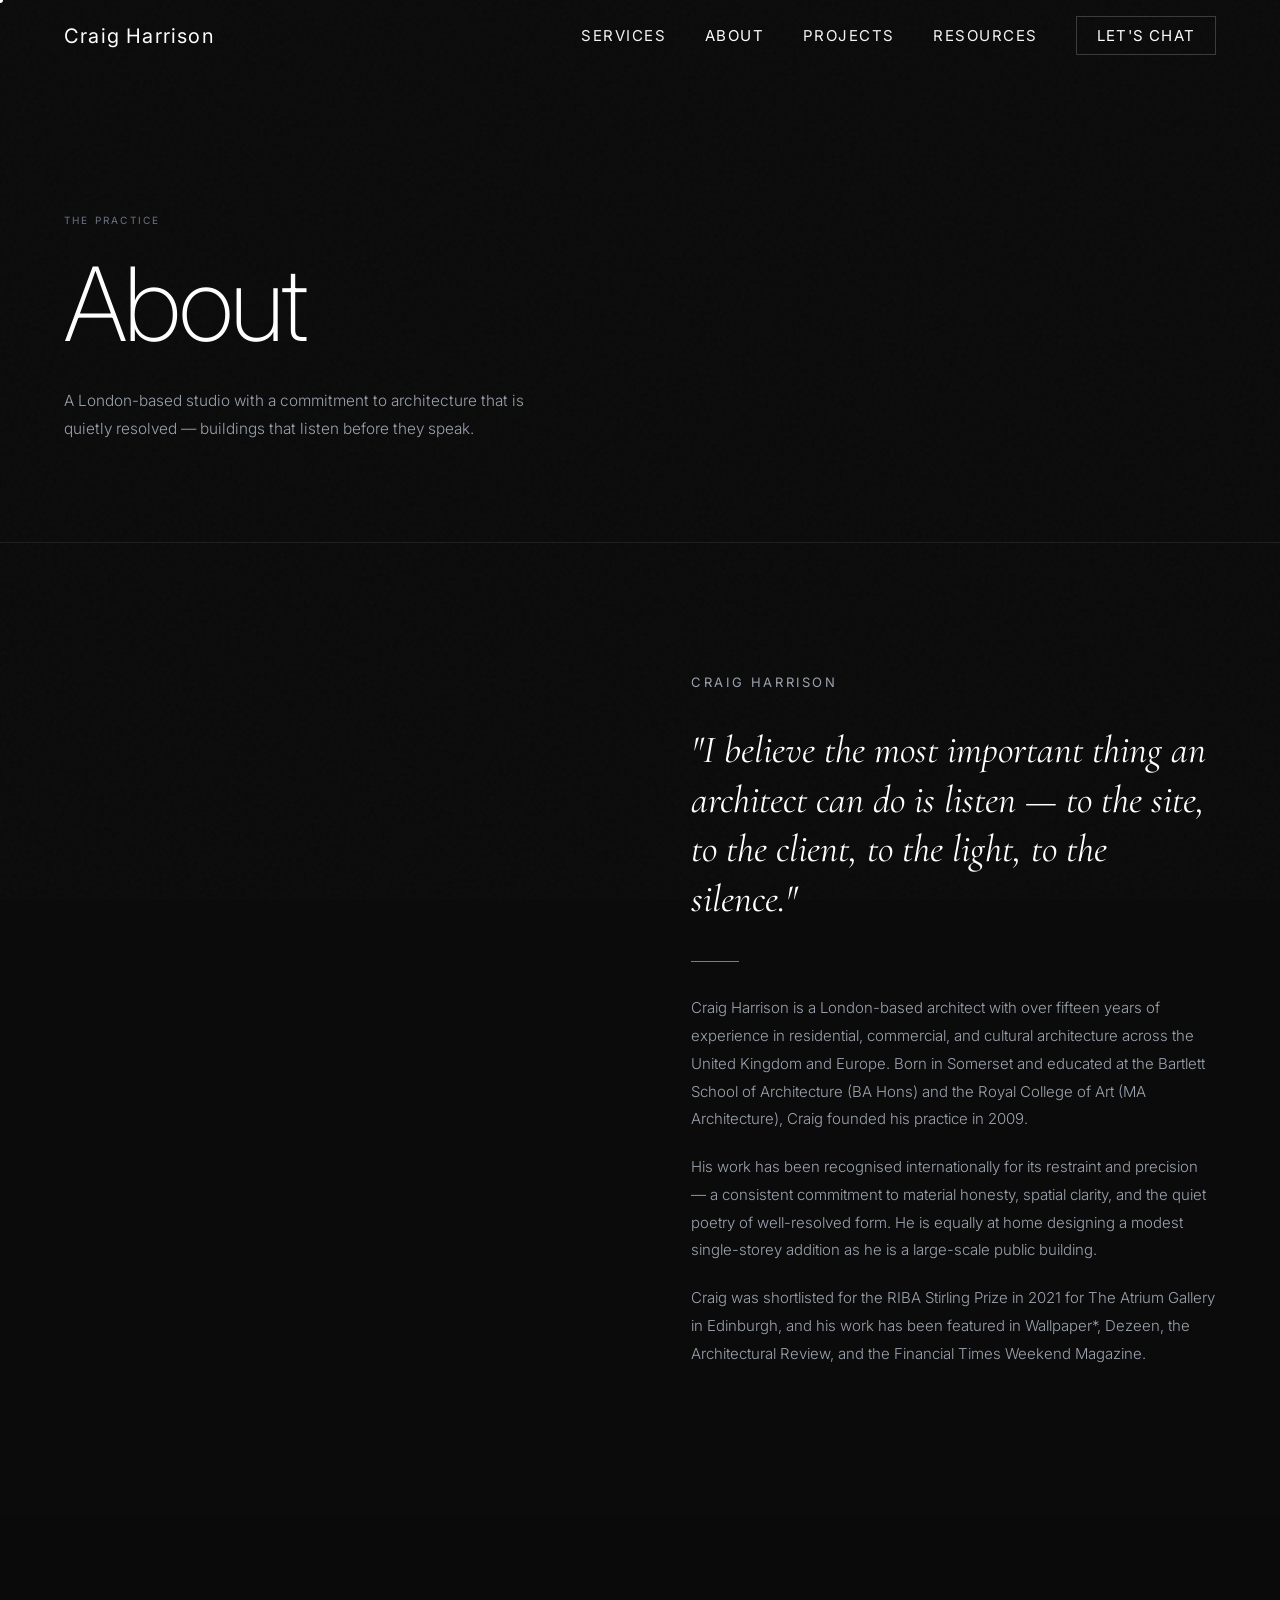
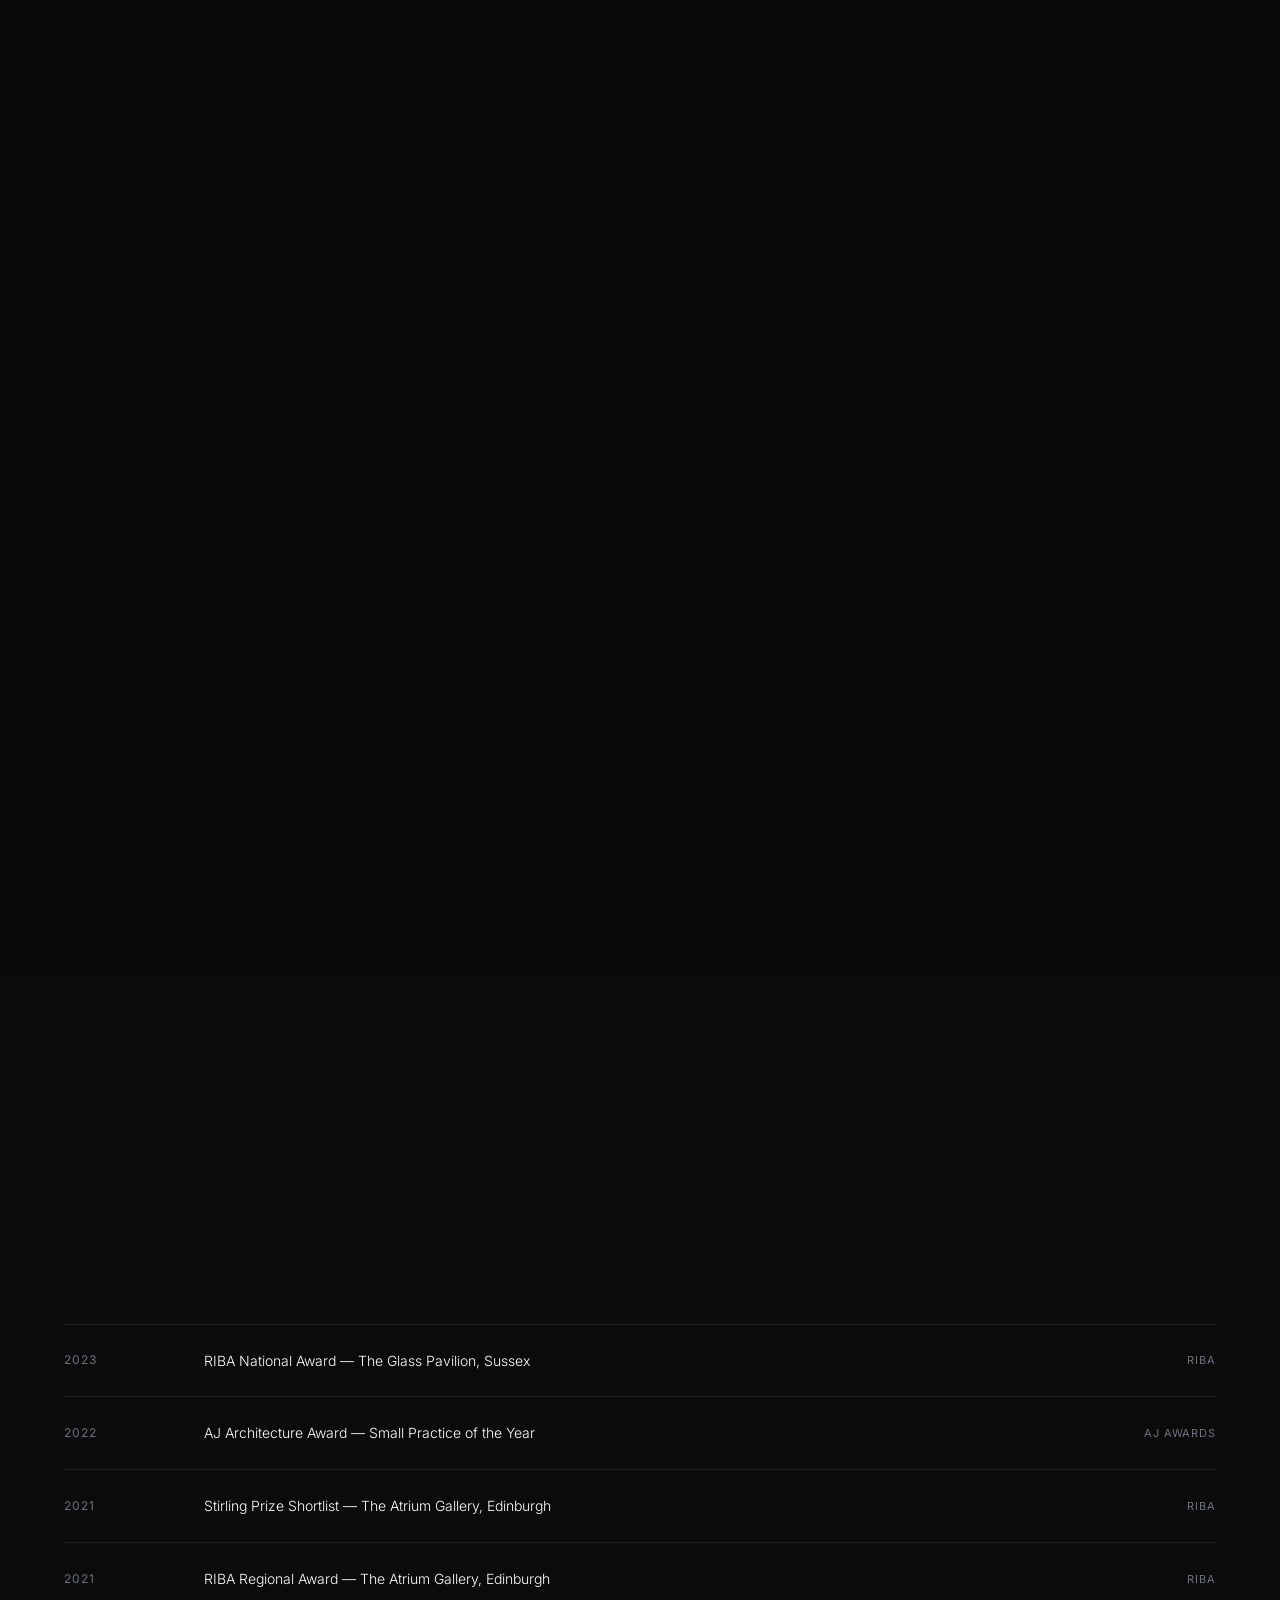
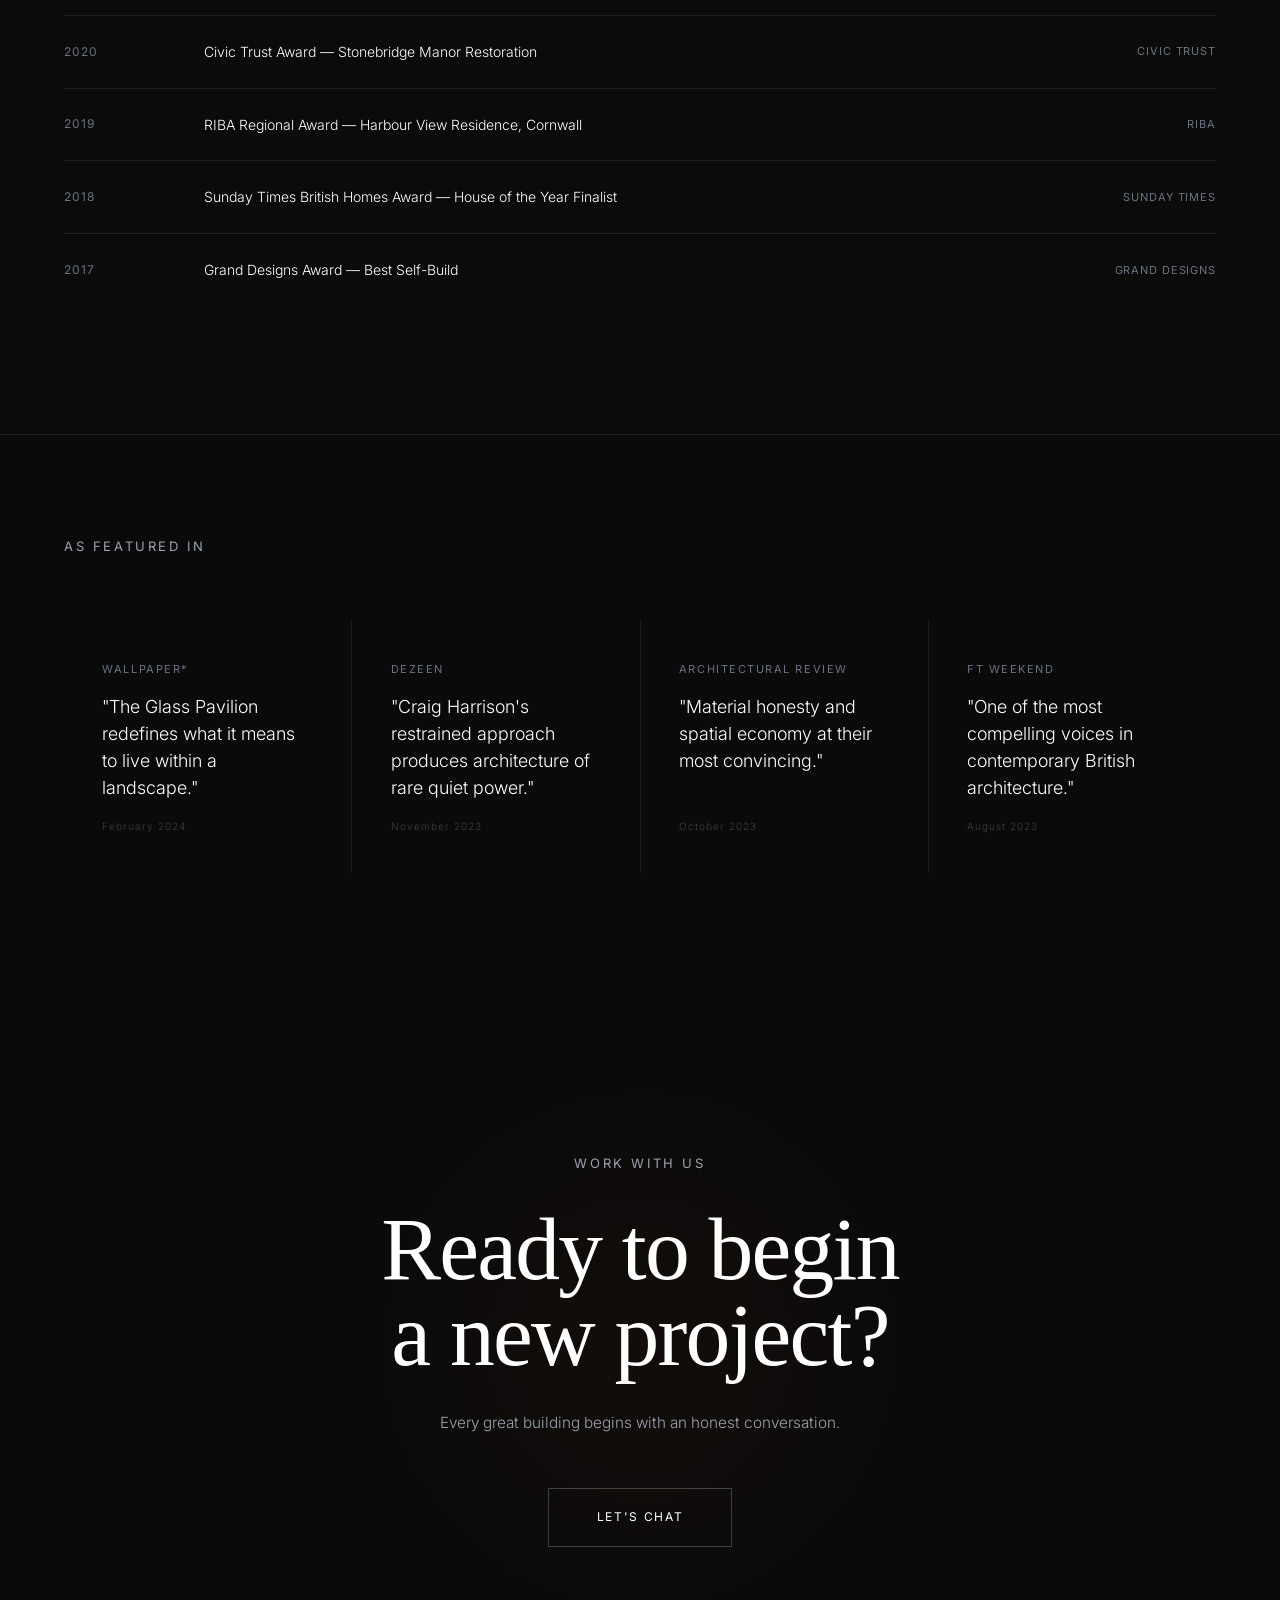
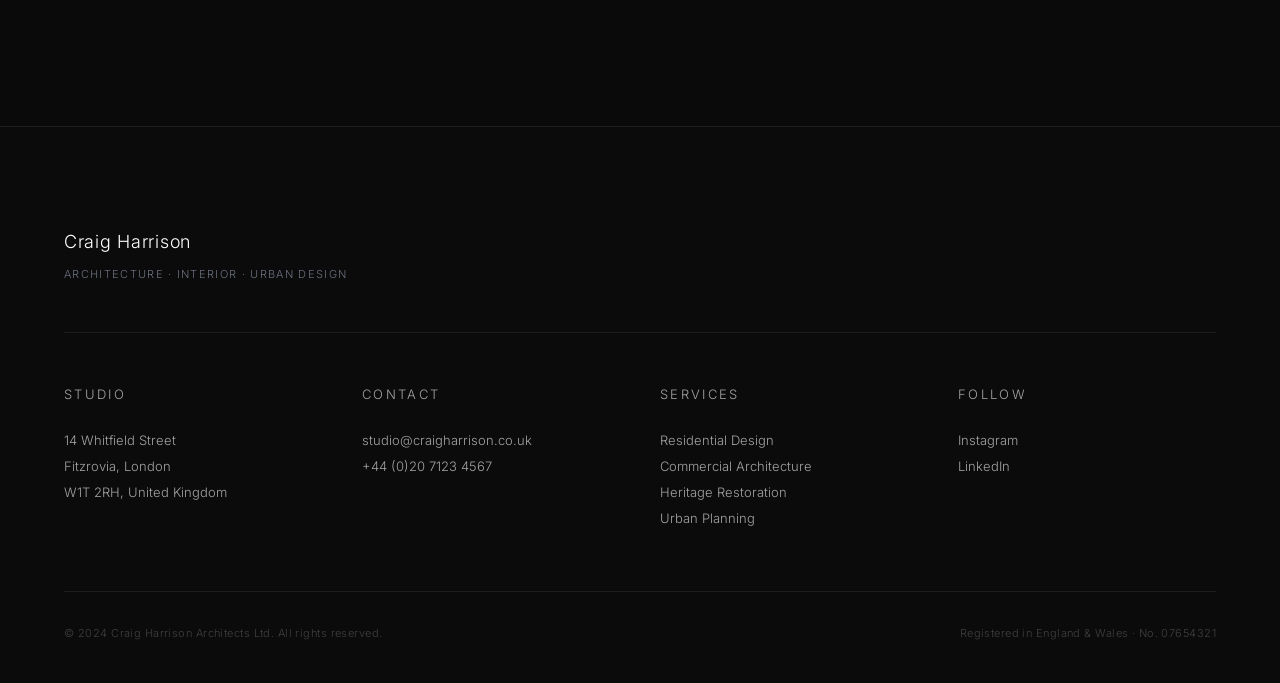
==== commit 5e8f2f69: "fix naming of craig harrison" ====
--- a/about.html
+++ b/about.html
@@ -33,7 +33,7 @@
       <li><a href="contact.html"   class="overlay-link" data-num="05">Let's Chat</a></li>
     </ul>
     <div class="nav__overlay-footer">
-      <p>studio@antonychandler.co.uk</p>
+      <p>studio.co.uk</p>
       <p>+44 (0)20 7123 4567</p>
     </div>
   </div>
@@ -239,7 +239,7 @@
         </div>
         <div class="footer__col">
           <p class="footer__col-title">Contact</p>
-          <p><a href="mailto:studio@antonychandler.co.uk">studio@antonychandler.co.uk</a></p>
+          <p><a href="mailto:studio@craigharrison.co.uk">studio@craigharrison.co.uk</a></p>
           <p><a href="tel:+442071234567">+44 (0)20 7123 4567</a></p>
         </div>
         <div class="footer__col">
--- a/css/style.css
+++ b/css/style.css
@@ -1,5 +1,5 @@
 /* ══════════════════════════════════════════════════════════════
-   ANTONY CHANDLER ARCHITECTS
+   CRAIG HARRISON ARCHITECTS
    Portfolio Stylesheet — v1.0
    Design System: Scandinavian Minimalism + Swiss Typography
    ══════════════════════════════════════════════════════════════ */
